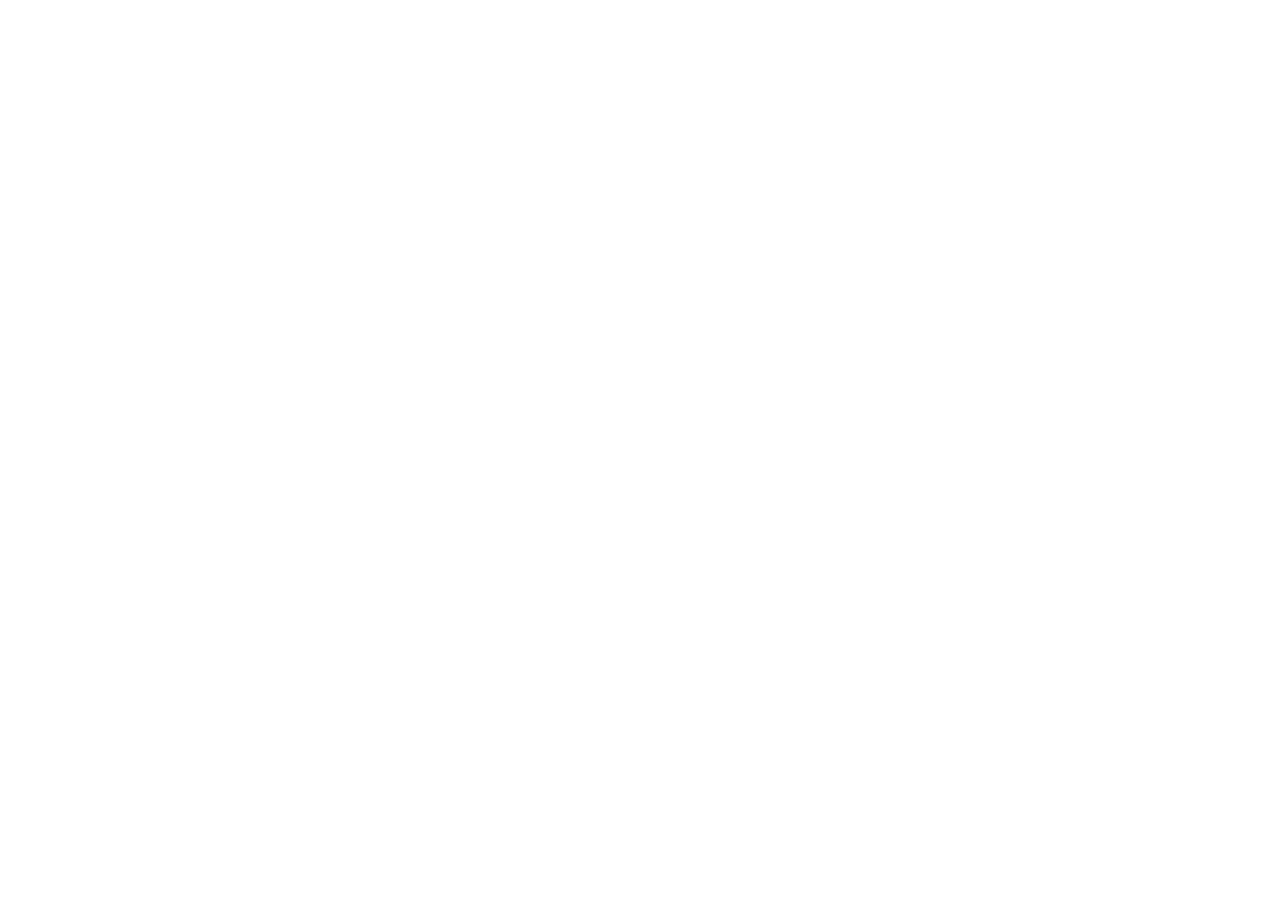
==== index.html @ 198ca72d "deploy: 2026-07-09T10:14:15Z" ====
<!doctype html>
<html lang="en">
  <head>
    <meta charset="UTF-8" />
    <link rel="icon" type="image/png" href="/98construction-site/logo.png" />
    <meta name="viewport" content="width=device-width, initial-scale=1.0" />
    <meta
      name="description"
      content="98 Construction — Design & Engineering Services. Integrated design, engineering, and construction delivery."
    />
    <link rel="preconnect" href="https://fonts.googleapis.com" />
    <link rel="preconnect" href="https://fonts.gstatic.com" crossorigin />
    <link
      href="https://fonts.googleapis.com/css2?family=Barlow+Condensed:wght@500;600;700&family=Inter:wght@400;500;600&display=swap"
      rel="stylesheet"
    />
    <title>98 Construction | Design & Engineering Services</title>
    <script type="module" crossorigin src="/98construction-site/assets/index-DVRVUcFd.js"></script>
    <link rel="stylesheet" crossorigin href="/98construction-site/assets/index-gCByjJTe.css">
  </head>
  <body>
    <div id="app"></div>
  </body>
</html>
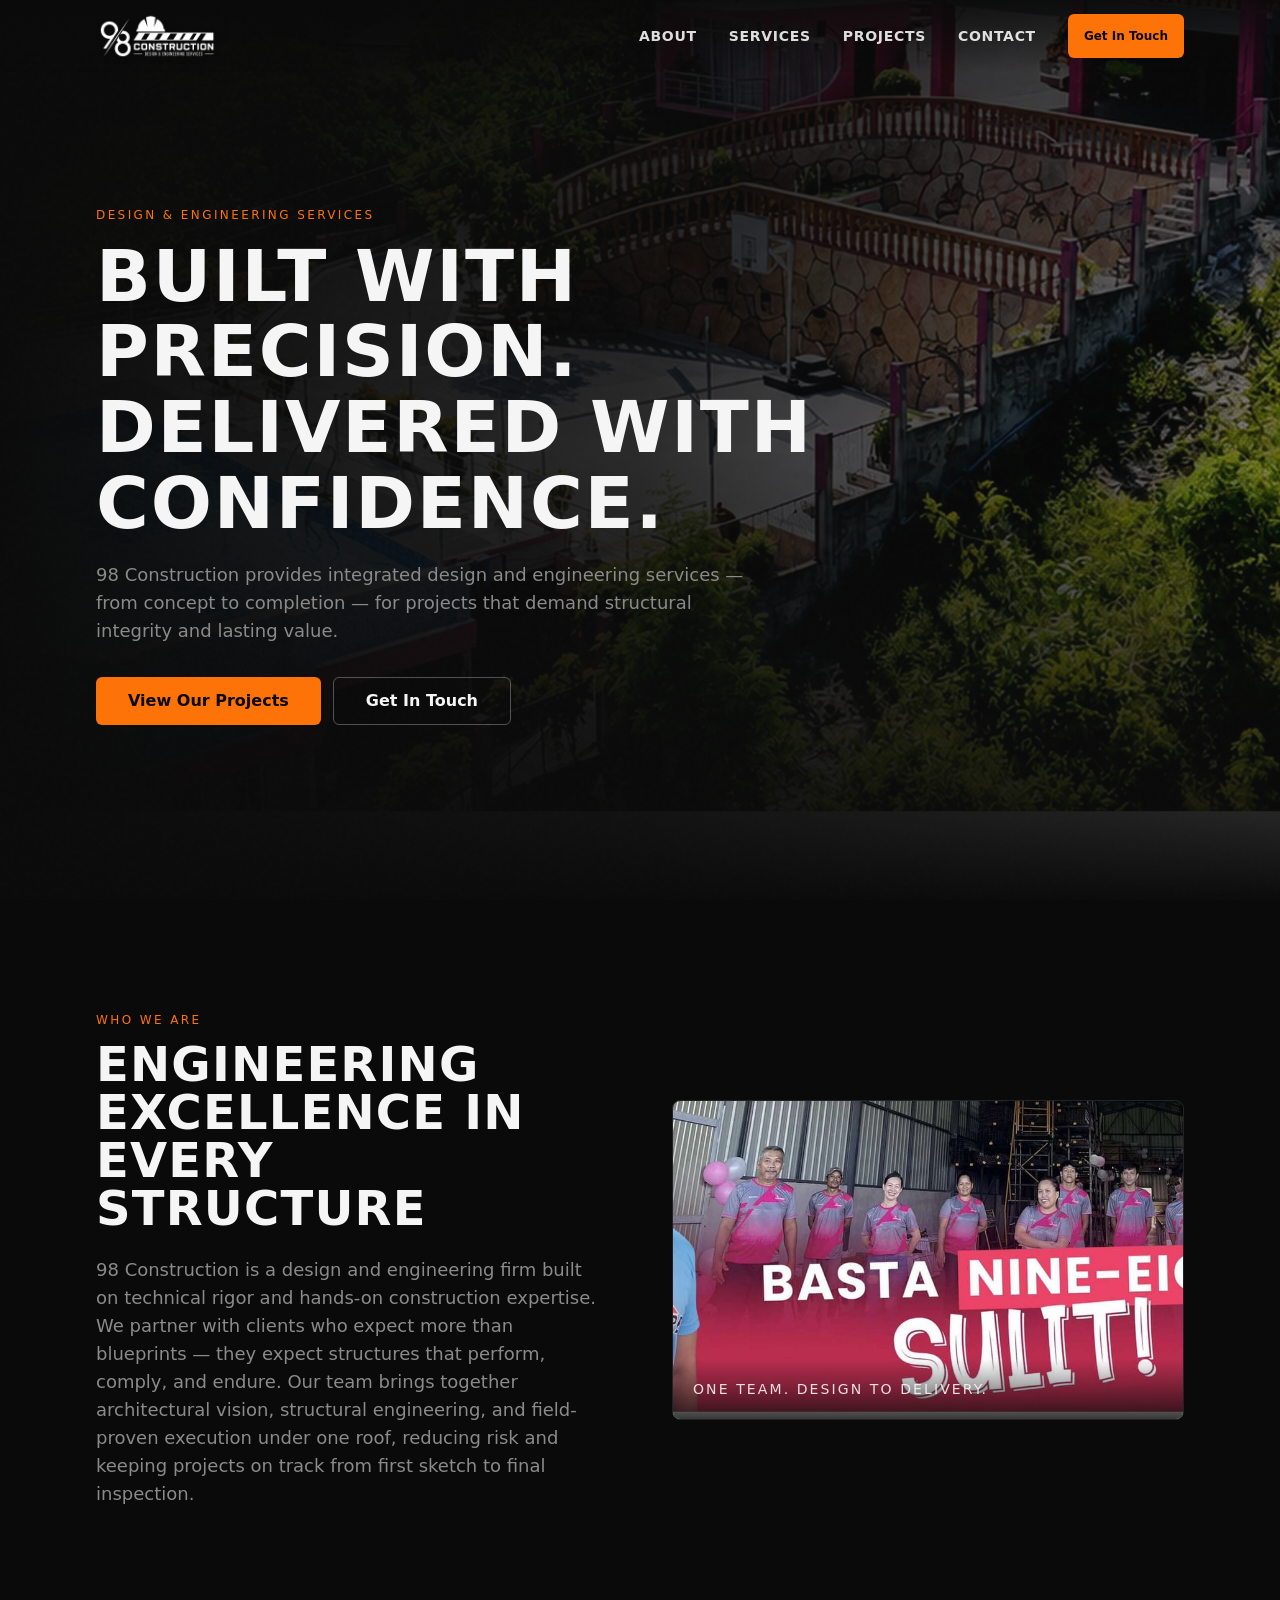
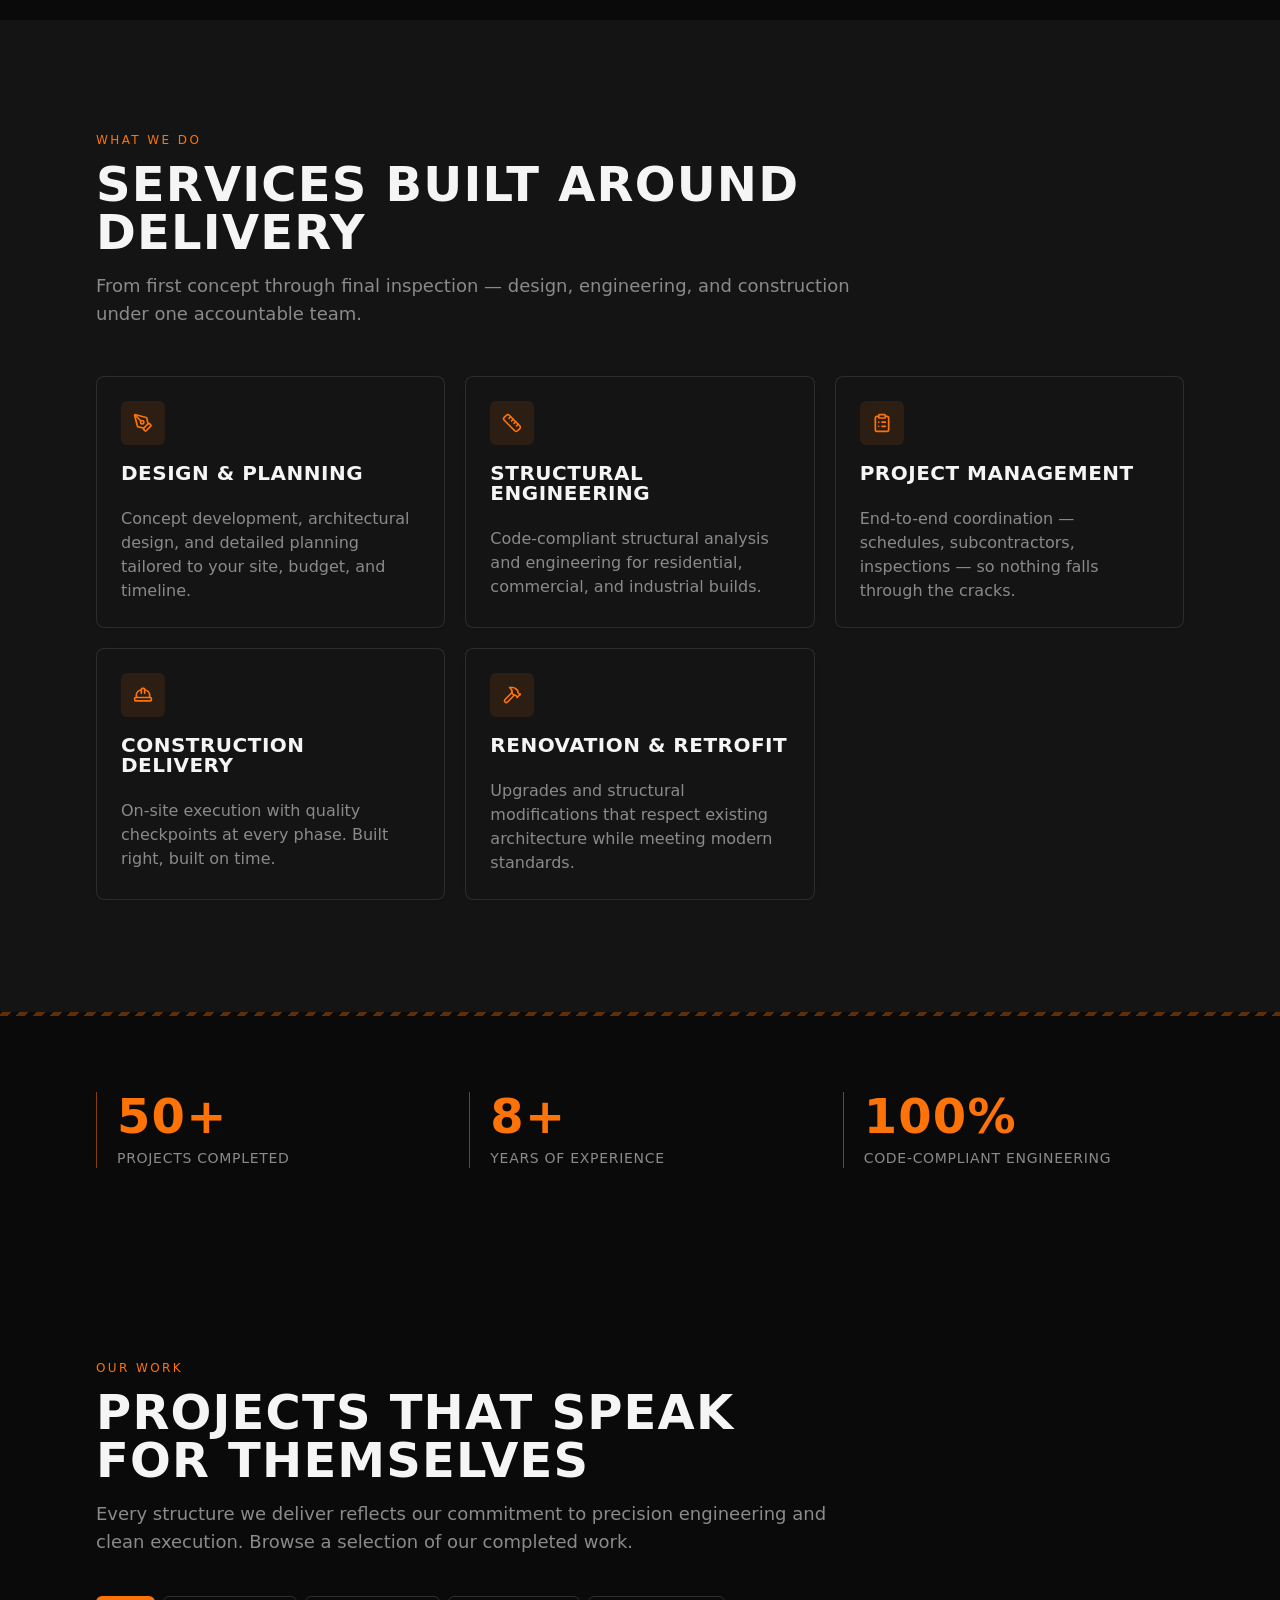
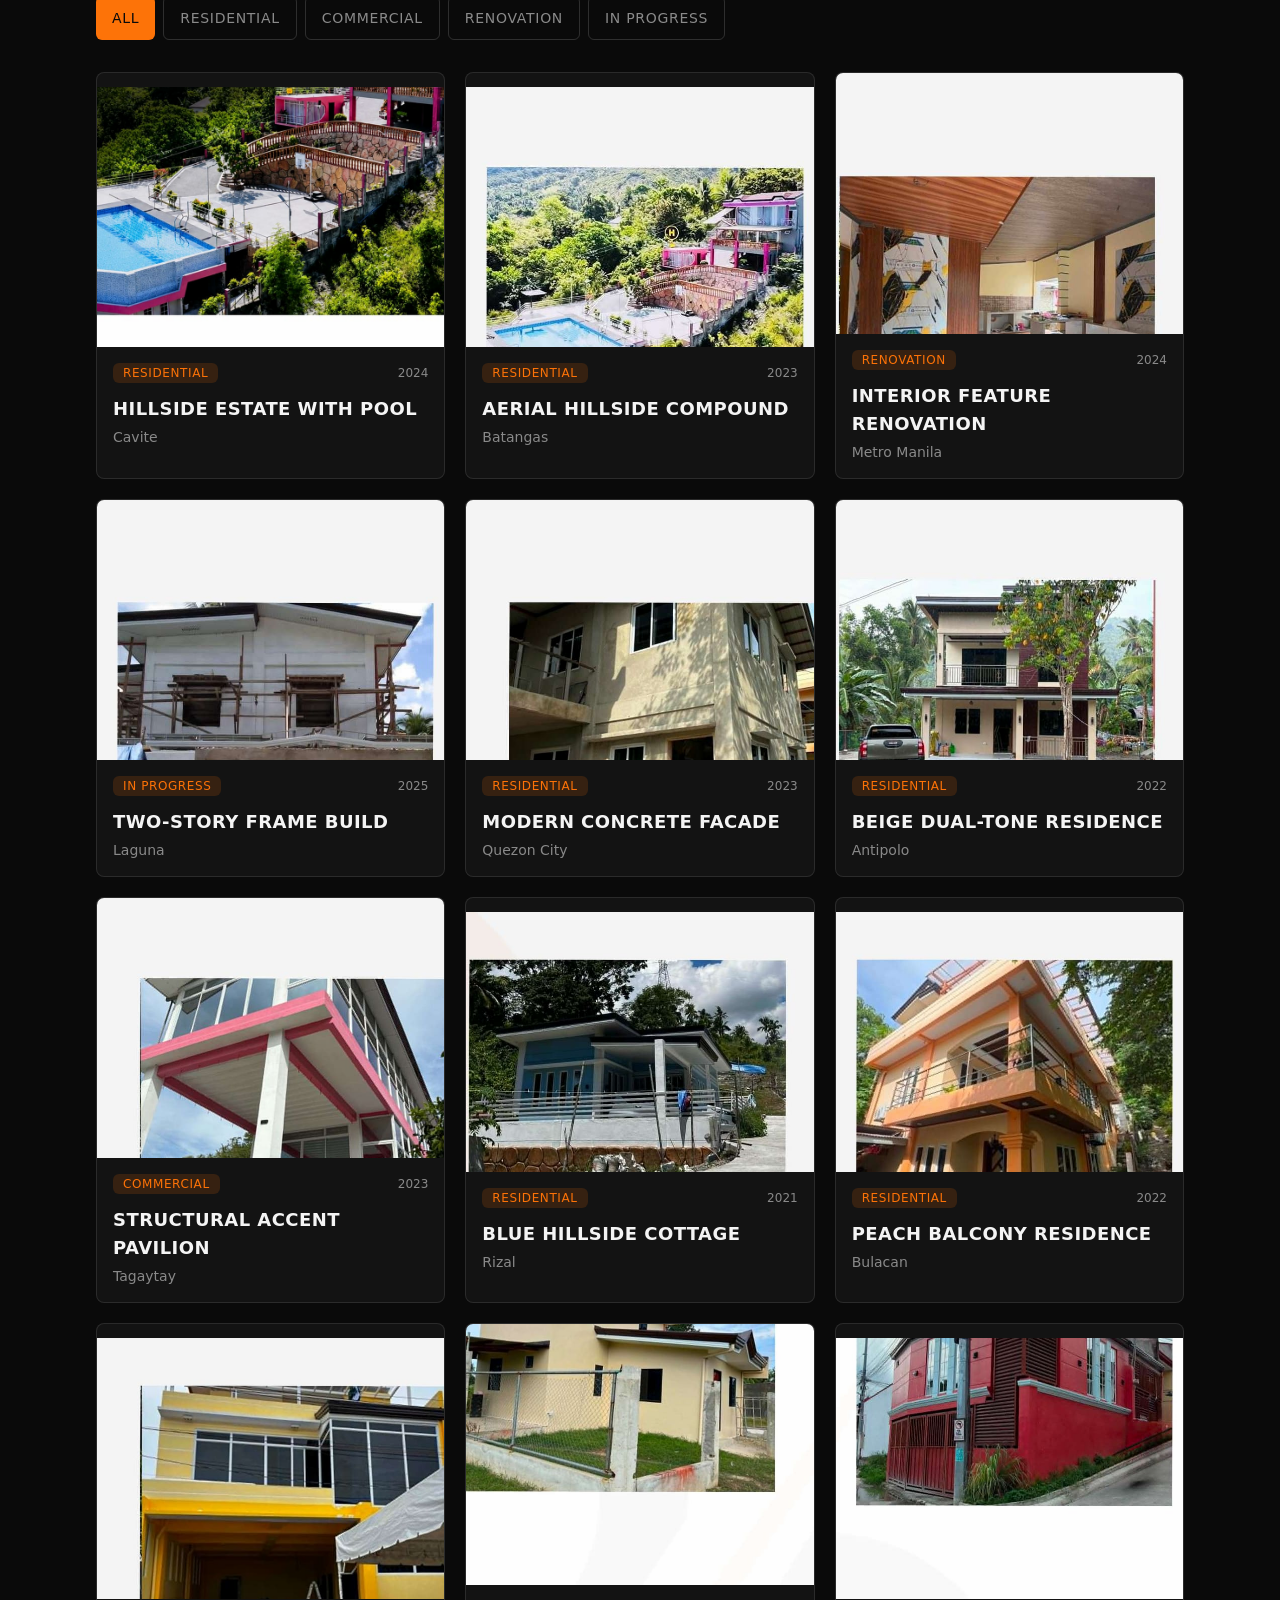
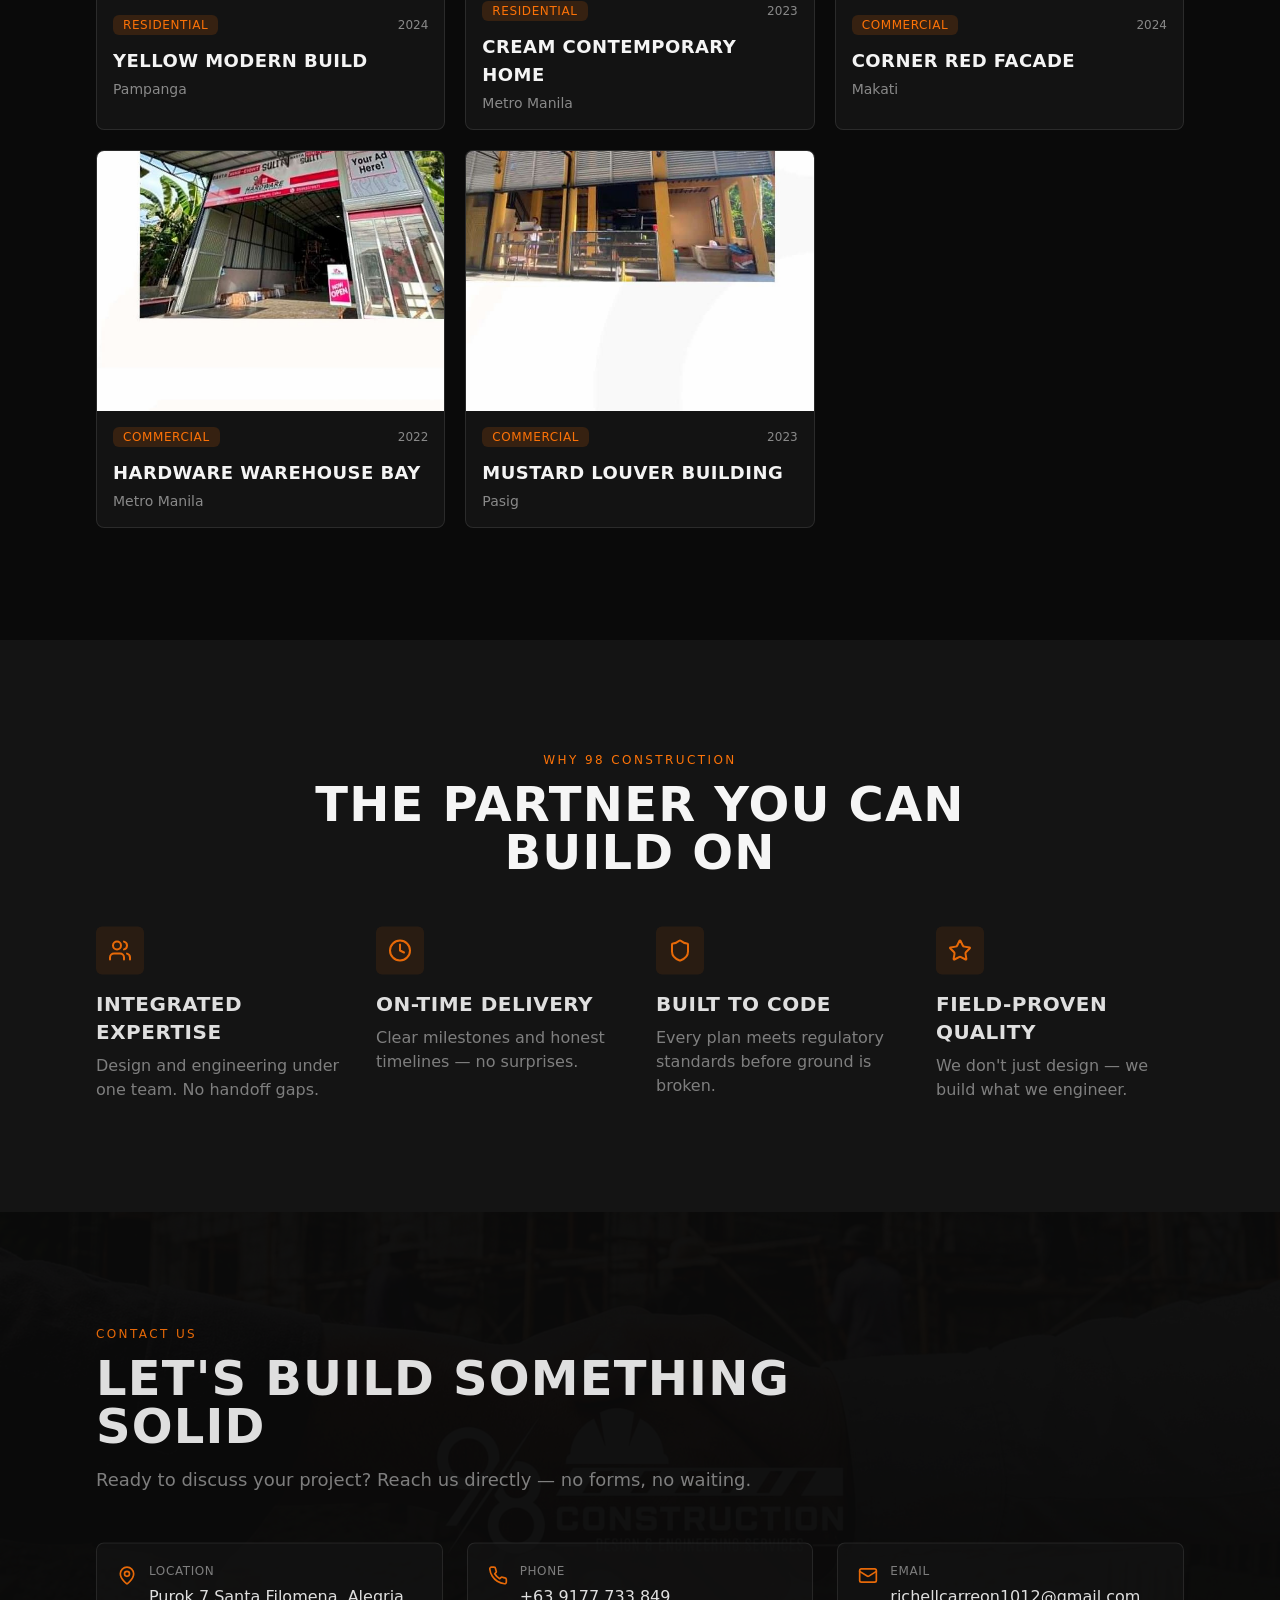
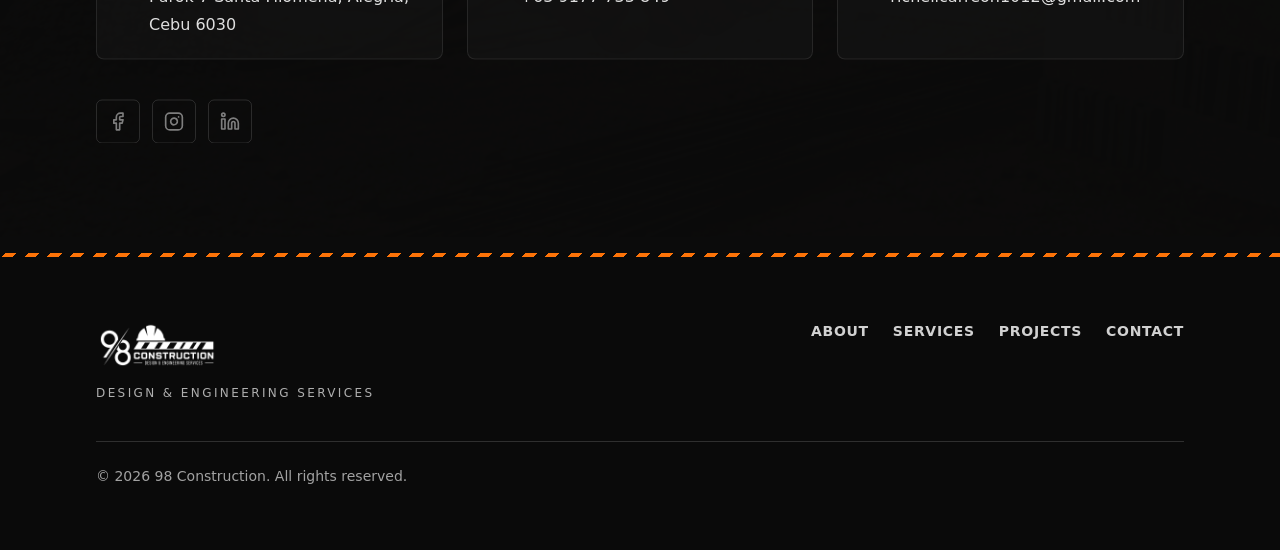
==== commit 3e40fc67: "deploy: 2026-07-17T02:29:55Z" ====
--- a/index.html
+++ b/index.html
@@ -2,7 +2,7 @@
 <html lang="en">
   <head>
     <meta charset="UTF-8" />
-    <link rel="icon" type="image/png" href="/98construction-site/logo.png" />
+    <link rel="icon" type="image/png" href="/logo.png" />
     <meta name="viewport" content="width=device-width, initial-scale=1.0" />
     <meta
       name="description"
@@ -15,8 +15,8 @@
       rel="stylesheet"
     />
     <title>98 Construction | Design & Engineering Services</title>
-    <script type="module" crossorigin src="/98construction-site/assets/index-DVRVUcFd.js"></script>
-    <link rel="stylesheet" crossorigin href="/98construction-site/assets/index-gCByjJTe.css">
+    <script type="module" crossorigin src="/assets/index-CQbE_eN3.js"></script>
+    <link rel="stylesheet" crossorigin href="/assets/index-n-iF6WgP.css">
   </head>
   <body>
     <div id="app"></div>
--- a/assets/index-n-iF6WgP.css
+++ b/assets/index-n-iF6WgP.css
@@ -0,0 +1 @@
+/*! tailwindcss v4.3.2 | MIT License | https://tailwindcss.com */@layer properties{@supports (((-webkit-hyphens:none)) and (not (margin-trim:inline))) or ((-moz-orient:inline) and (not (color:rgb(from red r g b)))){*,:before,:after,::backdrop{--tw-translate-x:0;--tw-translate-y:0;--tw-translate-z:0;--tw-rotate-x:initial;--tw-rotate-y:initial;--tw-rotate-z:initial;--tw-skew-x:initial;--tw-skew-y:initial;--tw-border-style:solid;--tw-gradient-position:initial;--tw-gradient-from:#0000;--tw-gradient-via:#0000;--tw-gradient-to:#0000;--tw-gradient-stops:initial;--tw-gradient-via-stops:initial;--tw-gradient-from-position:0%;--tw-gradient-via-position:50%;--tw-gradient-to-position:100%;--tw-leading:initial;--tw-font-weight:initial;--tw-tracking:initial;--tw-shadow:0 0 #0000;--tw-shadow-color:initial;--tw-shadow-alpha:100%;--tw-inset-shadow:0 0 #0000;--tw-inset-shadow-color:initial;--tw-inset-shadow-alpha:100%;--tw-ring-color:initial;--tw-ring-shadow:0 0 #0000;--tw-inset-ring-color:initial;--tw-inset-ring-shadow:0 0 #0000;--tw-ring-inset:initial;--tw-ring-offset-width:0px;--tw-ring-offset-color:#fff;--tw-ring-offset-shadow:0 0 #0000;--tw-outline-style:solid;--tw-blur:initial;--tw-brightness:initial;--tw-contrast:initial;--tw-grayscale:initial;--tw-hue-rotate:initial;--tw-invert:initial;--tw-opacity:initial;--tw-saturate:initial;--tw-sepia:initial;--tw-drop-shadow:initial;--tw-drop-shadow-color:initial;--tw-drop-shadow-alpha:100%;--tw-drop-shadow-size:initial;--tw-backdrop-blur:initial;--tw-backdrop-brightness:initial;--tw-backdrop-contrast:initial;--tw-backdrop-grayscale:initial;--tw-backdrop-hue-rotate:initial;--tw-backdrop-invert:initial;--tw-backdrop-opacity:initial;--tw-backdrop-saturate:initial;--tw-backdrop-sepia:initial;--tw-duration:initial;--tw-scale-x:1;--tw-scale-y:1;--tw-scale-z:1}}}@layer theme{:root,:host{--font-sans:"Inter", ui-sans-serif, system-ui, sans-serif;--font-mono:ui-monospace, SFMono-Regular, Menlo, Monaco, Consolas, "Liberation Mono", "Courier New", monospace;--color-black:#000;--color-white:#fff;--spacing:.25rem;--container-sm:24rem;--container-2xl:42rem;--container-3xl:48rem;--container-4xl:56rem;--container-6xl:72rem;--text-xs:.75rem;--text-xs--line-height:calc(1 / .75);--text-sm:.875rem;--text-sm--line-height:calc(1.25 / .875);--text-base:1rem;--text-base--line-height: 1.5 ;--text-lg:1.125rem;--text-lg--line-height:calc(1.75 / 1.125);--text-xl:1.25rem;--text-xl--line-height:calc(1.75 / 1.25);--text-3xl:1.875rem;--text-3xl--line-height: 1.2 ;--text-4xl:2.25rem;--text-4xl--line-height:calc(2.5 / 2.25);--text-5xl:3rem;--text-5xl--line-height:1;--text-6xl:3.75rem;--text-6xl--line-height:1;--text-7xl:4.5rem;--text-7xl--line-height:1;--font-weight-medium:500;--font-weight-semibold:600;--font-weight-bold:700;--tracking-wide:.025em;--tracking-wider:.05em;--radius-md:.375rem;--radius-lg:.5rem;--drop-shadow-md:0 3px 3px #0000001f;--blur-md:12px;--default-transition-duration:.15s;--default-transition-timing-function:cubic-bezier(.4, 0, .2, 1);--default-font-family:var(--font-sans);--default-mono-font-family:var(--font-mono);--color-brand-orange:#fd7308;--color-brand-charcoal:#4a4a4a;--color-brand-black:#0a0a0a;--color-brand-black-elevated:#141414;--color-brand-gray:#8a8a8a;--color-brand-white:#f5f5f5;--font-display:"Barlow Condensed", ui-sans-serif, system-ui, sans-serif}}@layer base{*,:after,:before,::backdrop{box-sizing:border-box;border:0 solid;margin:0;padding:0}::file-selector-button{box-sizing:border-box;border:0 solid;margin:0;padding:0}html,:host{-webkit-text-size-adjust:100%;-moz-tab-size:4;tab-size:4;line-height:1.5;font-family:var(--default-font-family,ui-sans-serif, system-ui, sans-serif, "Apple Color Emoji", "Segoe UI Emoji", "Segoe UI Symbol", "Noto Color Emoji");font-feature-settings:var(--default-font-feature-settings,normal);font-variation-settings:var(--default-font-variation-settings,normal);-webkit-tap-highlight-color:transparent}hr{height:0;color:inherit;border-top-width:1px}abbr:where([title]){-webkit-text-decoration:underline dotted;text-decoration:underline dotted}h1,h2,h3,h4,h5,h6{font-size:inherit;font-weight:inherit}a{color:inherit;-webkit-text-decoration:inherit;text-decoration:inherit}b,strong{font-weight:bolder}code,kbd,samp,pre{font-family:var(--default-mono-font-family,ui-monospace, SFMono-Regular, Menlo, Monaco, Consolas, "Liberation Mono", "Courier New", monospace);font-feature-settings:var(--default-mono-font-feature-settings,normal);font-variation-settings:var(--default-mono-font-variation-settings,normal);font-size:1em}small{font-size:80%}sub,sup{vertical-align:baseline;font-size:75%;line-height:0;position:relative}sub{bottom:-.25em}sup{top:-.5em}table{text-indent:0;border-color:inherit;border-collapse:collapse}:-moz-focusring{outline:auto}progress{vertical-align:baseline}summary{display:list-item}ol,ul,menu{list-style:none}img,svg,video,canvas,audio,iframe,embed,object{vertical-align:middle;display:block}img,video{max-width:100%;height:auto}button,input,select,optgroup,textarea{font:inherit;font-feature-settings:inherit;font-variation-settings:inherit;letter-spacing:inherit;color:inherit;opacity:1;background-color:#0000;border-radius:0}::file-selector-button{font:inherit;font-feature-settings:inherit;font-variation-settings:inherit;letter-spacing:inherit;color:inherit;opacity:1;background-color:#0000;border-radius:0}:where(select:is([multiple],[size])) optgroup{font-weight:bolder}:where(select:is([multiple],[size])) optgroup option{padding-inline-start:20px}::file-selector-button{margin-inline-end:4px}::placeholder{opacity:1}@supports (not ((-webkit-appearance:-apple-pay-button))) or (contain-intrinsic-size:1px){::placeholder{color:currentColor}@supports (color:color-mix(in lab,red,red)){::placeholder{color:color-mix(in oklab,currentcolor 50%,transparent)}}}textarea{resize:vertical}::-webkit-search-decoration{-webkit-appearance:none}::-webkit-date-and-time-value{min-height:1lh;text-align:inherit}::-webkit-datetime-edit{display:inline-flex}::-webkit-datetime-edit-fields-wrapper{padding:0}::-webkit-datetime-edit{padding-block:0}::-webkit-datetime-edit-year-field{padding-block:0}::-webkit-datetime-edit-month-field{padding-block:0}::-webkit-datetime-edit-day-field{padding-block:0}::-webkit-datetime-edit-hour-field{padding-block:0}::-webkit-datetime-edit-minute-field{padding-block:0}::-webkit-datetime-edit-second-field{padding-block:0}::-webkit-datetime-edit-millisecond-field{padding-block:0}::-webkit-datetime-edit-meridiem-field{padding-block:0}::-webkit-calendar-picker-indicator{line-height:1}:-moz-ui-invalid{box-shadow:none}button,input:where([type=button],[type=reset],[type=submit]){-webkit-appearance:button;-moz-appearance:button;appearance:button}::file-selector-button{-webkit-appearance:button;-moz-appearance:button;appearance:button}::-webkit-inner-spin-button{height:auto}::-webkit-outer-spin-button{height:auto}[hidden]:where(:not([hidden=until-found])){display:none!important}html{scroll-behavior:smooth}@media(prefers-reduced-motion:reduce){html{scroll-behavior:auto}*,:before,:after{transition-duration:.01ms!important;animation-duration:.01ms!important;animation-iteration-count:1!important}}body{background-color:var(--color-brand-black);font-family:var(--font-sans);color:var(--color-brand-white);-webkit-font-smoothing:antialiased;-moz-osx-font-smoothing:grayscale;line-height:1.7}::selection{background-color:#fd73084d}@supports (color:color-mix(in lab,red,red)){::selection{background-color:color-mix(in oklab,var(--color-brand-orange) 30%,transparent)}}::selection{color:var(--color-brand-white)}}@layer components;@layer utilities{.pointer-events-none{pointer-events:none}.visible{visibility:visible}.sr-only{clip-path:inset(50%);white-space:nowrap;border-width:0;width:1px;height:1px;margin:-1px;padding:0;position:absolute;overflow:hidden}.absolute{position:absolute}.fixed{position:fixed}.relative{position:relative}.static{position:static}.inset-0{top:0;right:0;bottom:0;left:0}.inset-x-0{inset-inline:0}.top-0{top:0}.top-1\/2{top:50%}.top-1\/4{top:25%}.-right-8{right:calc(var(--spacing) * -8)}.right-0{right:0}.bottom-0{bottom:0}.left-0{left:0}.left-1\/2{left:50%}.z-10{z-index:10}.z-40{z-index:40}.z-50{z-index:50}.mx-auto{margin-inline:auto}.mt-0\.5{margin-top:calc(var(--spacing) * .5)}.mt-1{margin-top:var(--spacing)}.mt-2{margin-top:calc(var(--spacing) * 2)}.mt-3{margin-top:calc(var(--spacing) * 3)}.mt-4{margin-top:calc(var(--spacing) * 4)}.mt-5{margin-top:calc(var(--spacing) * 5)}.mt-6{margin-top:calc(var(--spacing) * 6)}.mt-8{margin-top:calc(var(--spacing) * 8)}.mt-10{margin-top:calc(var(--spacing) * 10)}.mt-12{margin-top:calc(var(--spacing) * 12)}.mb-3{margin-bottom:calc(var(--spacing) * 3)}.mb-4{margin-bottom:calc(var(--spacing) * 4)}.mb-6{margin-bottom:calc(var(--spacing) * 6)}.block{display:block}.contents{display:contents}.flex{display:flex}.grid{display:grid}.hidden{display:none}.inline-flex{display:inline-flex}.aspect-\[4\/3\]{aspect-ratio:4/3}.aspect-\[16\/10\]{aspect-ratio:16/10}.size-5{width:calc(var(--spacing) * 5);height:calc(var(--spacing) * 5)}.size-6{width:calc(var(--spacing) * 6);height:calc(var(--spacing) * 6)}.size-11{width:calc(var(--spacing) * 11);height:calc(var(--spacing) * 11)}.size-12{width:calc(var(--spacing) * 12);height:calc(var(--spacing) * 12)}.h-1{height:var(--spacing)}.h-1\.5{height:calc(var(--spacing) * 1.5)}.h-9{height:calc(var(--spacing) * 9)}.h-10{height:calc(var(--spacing) * 10)}.h-11{height:calc(var(--spacing) * 11)}.h-12{height:calc(var(--spacing) * 12)}.h-16{height:calc(var(--spacing) * 16)}.h-\[120\%\]{height:120%}.h-full{height:100%}.h-px{height:1px}.max-h-12{max-height:calc(var(--spacing) * 12)}.min-h-11{min-height:calc(var(--spacing) * 11)}.min-h-\[100svh\],.min-h-svh{min-height:100svh}.w-\[min\(88vw\,20rem\)\]{width:min(88vw,20rem)}.w-\[min\(92vw\,56rem\)\]{width:min(92vw,56rem)}.w-auto{width:auto}.w-full{width:100%}.w-px{width:1px}.max-w-2xl{max-width:var(--container-2xl)}.max-w-3xl{max-width:var(--container-3xl)}.max-w-4xl{max-width:var(--container-4xl)}.max-w-sm{max-width:var(--container-sm)}.flex-1{flex:1}.shrink-0{flex-shrink:0}.origin-top{transform-origin:top}.-translate-x-1\/2{--tw-translate-x: -50% ;translate:var(--tw-translate-x) var(--tw-translate-y)}.-translate-y-1\/2{--tw-translate-y: -50% ;translate:var(--tw-translate-x) var(--tw-translate-y)}.transform{transform:var(--tw-rotate-x,) var(--tw-rotate-y,) var(--tw-rotate-z,) var(--tw-skew-x,) var(--tw-skew-y,)}.animate-\[fade-up_1\.2s_ease-out_0\.4s_both\]{animation:1.2s ease-out .4s both fade-up}.grid-cols-1{grid-template-columns:repeat(1,minmax(0,1fr))}.flex-col{flex-direction:column}.flex-wrap{flex-wrap:wrap}.items-center{align-items:center}.items-end{align-items:flex-end}.items-start{align-items:flex-start}.justify-between{justify-content:space-between}.justify-center{justify-content:center}.gap-1{gap:var(--spacing)}.gap-1\.5{gap:calc(var(--spacing) * 1.5)}.gap-2{gap:calc(var(--spacing) * 2)}.gap-3{gap:calc(var(--spacing) * 3)}.gap-4{gap:calc(var(--spacing) * 4)}.gap-5{gap:calc(var(--spacing) * 5)}.gap-6{gap:calc(var(--spacing) * 6)}.gap-8{gap:calc(var(--spacing) * 8)}.gap-10{gap:calc(var(--spacing) * 10)}.gap-12{gap:calc(var(--spacing) * 12)}.gap-x-6{column-gap:calc(var(--spacing) * 6)}.gap-y-3{row-gap:calc(var(--spacing) * 3)}.overflow-hidden{overflow:hidden}.overflow-x-hidden{overflow-x:hidden}.overflow-y-auto{overflow-y:auto}.rounded-lg{border-radius:var(--radius-lg)}.rounded-md{border-radius:var(--radius-md)}.border{border-style:var(--tw-border-style);border-width:1px}.border-t{border-top-style:var(--tw-border-style);border-top-width:1px}.border-r{border-right-style:var(--tw-border-style);border-right-width:1px}.border-b{border-bottom-style:var(--tw-border-style);border-bottom-width:1px}.border-l{border-left-style:var(--tw-border-style);border-left-width:1px}.border-brand-orange\/50{border-color:#fd730880}@supports (color:color-mix(in lab,red,red)){.border-brand-orange\/50{border-color:color-mix(in oklab,var(--color-brand-orange) 50%,transparent)}}.border-brand-white\/30{border-color:#f5f5f54d}@supports (color:color-mix(in lab,red,red)){.border-brand-white\/30{border-color:color-mix(in oklab,var(--color-brand-white) 30%,transparent)}}.border-white\/10{border-color:#ffffff1a}@supports (color:color-mix(in lab,red,red)){.border-white\/10{border-color:color-mix(in oklab,var(--color-white) 10%,transparent)}}.border-white\/15{border-color:#ffffff26}@supports (color:color-mix(in lab,red,red)){.border-white\/15{border-color:color-mix(in oklab,var(--color-white) 15%,transparent)}}.bg-black\/70{background-color:#000000b3}@supports (color:color-mix(in lab,red,red)){.bg-black\/70{background-color:color-mix(in oklab,var(--color-black) 70%,transparent)}}.bg-black\/80{background-color:#000c}@supports (color:color-mix(in lab,red,red)){.bg-black\/80{background-color:color-mix(in oklab,var(--color-black) 80%,transparent)}}.bg-brand-black{background-color:var(--color-brand-black)}.bg-brand-black-elevated{background-color:var(--color-brand-black-elevated)}.bg-brand-black-elevated\/80{background-color:#141414cc}@supports (color:color-mix(in lab,red,red)){.bg-brand-black-elevated\/80{background-color:color-mix(in oklab,var(--color-brand-black-elevated) 80%,transparent)}}.bg-brand-black\/90{background-color:#0a0a0ae6}@supports (color:color-mix(in lab,red,red)){.bg-brand-black\/90{background-color:color-mix(in oklab,var(--color-brand-black) 90%,transparent)}}.bg-brand-black\/95{background-color:#0a0a0af2}@supports (color:color-mix(in lab,red,red)){.bg-brand-black\/95{background-color:color-mix(in oklab,var(--color-brand-black) 95%,transparent)}}.bg-brand-orange{background-color:var(--color-brand-orange)}.bg-brand-orange\/10{background-color:#fd73081a}@supports (color:color-mix(in lab,red,red)){.bg-brand-orange\/10{background-color:color-mix(in oklab,var(--color-brand-orange) 10%,transparent)}}.bg-brand-orange\/15{background-color:#fd730826}@supports (color:color-mix(in lab,red,red)){.bg-brand-orange\/15{background-color:color-mix(in oklab,var(--color-brand-orange) 15%,transparent)}}.bg-brand-orange\/80{background-color:#fd7308cc}@supports (color:color-mix(in lab,red,red)){.bg-brand-orange\/80{background-color:color-mix(in oklab,var(--color-brand-orange) 80%,transparent)}}.bg-transparent{background-color:#0000}.bg-white\/10{background-color:#ffffff1a}@supports (color:color-mix(in lab,red,red)){.bg-white\/10{background-color:color-mix(in oklab,var(--color-white) 10%,transparent)}}.bg-gradient-to-b{--tw-gradient-position:to bottom in oklab;background-image:linear-gradient(var(--tw-gradient-stops))}.bg-gradient-to-r{--tw-gradient-position:to right in oklab;background-image:linear-gradient(var(--tw-gradient-stops))}.bg-gradient-to-t{--tw-gradient-position:to top in oklab;background-image:linear-gradient(var(--tw-gradient-stops))}.from-brand-black{--tw-gradient-from:var(--color-brand-black);--tw-gradient-stops:var(--tw-gradient-via-stops,var(--tw-gradient-position), var(--tw-gradient-from) var(--tw-gradient-from-position), var(--tw-gradient-to) var(--tw-gradient-to-position))}.from-brand-black\/80{--tw-gradient-from:#0a0a0acc}@supports (color:color-mix(in lab,red,red)){.from-brand-black\/80{--tw-gradient-from:color-mix(in oklab, var(--color-brand-black) 80%, transparent)}}.from-brand-black\/80{--tw-gradient-stops:var(--tw-gradient-via-stops,var(--tw-gradient-position), var(--tw-gradient-from) var(--tw-gradient-from-position), var(--tw-gradient-to) var(--tw-gradient-to-position))}.via-brand-black\/85{--tw-gradient-via:#0a0a0ad9}@supports (color:color-mix(in lab,red,red)){.via-brand-black\/85{--tw-gradient-via:color-mix(in oklab, var(--color-brand-black) 85%, transparent)}}.via-brand-black\/85{--tw-gradient-via-stops:var(--tw-gradient-position), var(--tw-gradient-from) var(--tw-gradient-from-position), var(--tw-gradient-via) var(--tw-gradient-via-position), var(--tw-gradient-to) var(--tw-gradient-to-position);--tw-gradient-stops:var(--tw-gradient-via-stops)}.via-transparent{--tw-gradient-via:transparent;--tw-gradient-via-stops:var(--tw-gradient-position), var(--tw-gradient-from) var(--tw-gradient-from-position), var(--tw-gradient-via) var(--tw-gradient-via-position), var(--tw-gradient-to) var(--tw-gradient-to-position);--tw-gradient-stops:var(--tw-gradient-via-stops)}.to-brand-black\/45{--tw-gradient-to:#0a0a0a73}@supports (color:color-mix(in lab,red,red)){.to-brand-black\/45{--tw-gradient-to:color-mix(in oklab, var(--color-brand-black) 45%, transparent)}}.to-brand-black\/45{--tw-gradient-stops:var(--tw-gradient-via-stops,var(--tw-gradient-position), var(--tw-gradient-from) var(--tw-gradient-from-position), var(--tw-gradient-to) var(--tw-gradient-to-position))}.to-brand-black\/50{--tw-gradient-to:#0a0a0a80}@supports (color:color-mix(in lab,red,red)){.to-brand-black\/50{--tw-gradient-to:color-mix(in oklab, var(--color-brand-black) 50%, transparent)}}.to-brand-black\/50{--tw-gradient-stops:var(--tw-gradient-via-stops,var(--tw-gradient-position), var(--tw-gradient-from) var(--tw-gradient-from-position), var(--tw-gradient-to) var(--tw-gradient-to-position))}.to-transparent{--tw-gradient-to:transparent;--tw-gradient-stops:var(--tw-gradient-via-stops,var(--tw-gradient-position), var(--tw-gradient-from) var(--tw-gradient-from-position), var(--tw-gradient-to) var(--tw-gradient-to-position))}.object-contain{object-fit:contain}.object-cover{object-fit:cover}.p-0{padding:0}.p-4{padding:calc(var(--spacing) * 4)}.p-5{padding:calc(var(--spacing) * 5)}.p-6{padding:calc(var(--spacing) * 6)}.px-2\.5{padding-inline:calc(var(--spacing) * 2.5)}.px-3{padding-inline:calc(var(--spacing) * 3)}.px-4{padding-inline:calc(var(--spacing) * 4)}.px-5{padding-inline:calc(var(--spacing) * 5)}.px-6{padding-inline:calc(var(--spacing) * 6)}.px-8{padding-inline:calc(var(--spacing) * 8)}.py-0\.5{padding-block:calc(var(--spacing) * .5)}.py-3{padding-block:calc(var(--spacing) * 3)}.py-4{padding-block:calc(var(--spacing) * 4)}.py-12{padding-block:calc(var(--spacing) * 12)}.py-16{padding-block:calc(var(--spacing) * 16)}.py-20{padding-block:calc(var(--spacing) * 20)}.pt-0{padding-top:0}.pt-6{padding-top:calc(var(--spacing) * 6)}.pt-28{padding-top:calc(var(--spacing) * 28)}.pb-16{padding-bottom:calc(var(--spacing) * 16)}.pl-5{padding-left:calc(var(--spacing) * 5)}.text-center{text-align:center}.text-left{text-align:left}.text-3xl{font-size:var(--text-3xl);line-height:var(--tw-leading,var(--text-3xl--line-height))}.text-4xl{font-size:var(--text-4xl);line-height:var(--tw-leading,var(--text-4xl--line-height))}.text-base{font-size:var(--text-base);line-height:var(--tw-leading,var(--text-base--line-height))}.text-lg{font-size:var(--text-lg);line-height:var(--tw-leading,var(--text-lg--line-height))}.text-sm{font-size:var(--text-sm);line-height:var(--tw-leading,var(--text-sm--line-height))}.text-xl{font-size:var(--text-xl);line-height:var(--tw-leading,var(--text-xl--line-height))}.text-xs{font-size:var(--text-xs);line-height:var(--tw-leading,var(--text-xs--line-height))}.leading-\[1\.05\]{--tw-leading:1.05;line-height:1.05}.leading-none{--tw-leading:1;line-height:1}.font-medium{--tw-font-weight:var(--font-weight-medium);font-weight:var(--font-weight-medium)}.font-semibold{--tw-font-weight:var(--font-weight-semibold);font-weight:var(--font-weight-semibold)}.tracking-\[0\.2em\]{--tw-tracking:.2em;letter-spacing:.2em}.tracking-\[0\.15em\]{--tw-tracking:.15em;letter-spacing:.15em}.tracking-wide{--tw-tracking:var(--tracking-wide);letter-spacing:var(--tracking-wide)}.tracking-wider{--tw-tracking:var(--tracking-wider);letter-spacing:var(--tracking-wider)}.break-all{word-break:break-all}.whitespace-nowrap{white-space:nowrap}.text-brand-black{color:var(--color-brand-black)}.text-brand-gray{color:var(--color-brand-gray)}.text-brand-orange{color:var(--color-brand-orange)}.text-brand-white{color:var(--color-brand-white)}.text-brand-white\/65{color:#f5f5f5a6}@supports (color:color-mix(in lab,red,red)){.text-brand-white\/65{color:color-mix(in oklab,var(--color-brand-white) 65%,transparent)}}.text-brand-white\/70{color:#f5f5f5b3}@supports (color:color-mix(in lab,red,red)){.text-brand-white\/70{color:color-mix(in oklab,var(--color-brand-white) 70%,transparent)}}.text-brand-white\/85{color:#f5f5f5d9}@supports (color:color-mix(in lab,red,red)){.text-brand-white\/85{color:color-mix(in oklab,var(--color-brand-white) 85%,transparent)}}.text-brand-white\/90{color:#f5f5f5e6}@supports (color:color-mix(in lab,red,red)){.text-brand-white\/90{color:color-mix(in oklab,var(--color-brand-white) 90%,transparent)}}.uppercase{text-transform:uppercase}.opacity-30{opacity:.3}.shadow-2xl{--tw-shadow:0 25px 50px -12px var(--tw-shadow-color,#00000040);box-shadow:var(--tw-inset-shadow),var(--tw-inset-ring-shadow),var(--tw-ring-offset-shadow),var(--tw-ring-shadow),var(--tw-shadow)}.shadow-lg{--tw-shadow:0 10px 15px -3px var(--tw-shadow-color,#0000001a), 0 4px 6px -4px var(--tw-shadow-color,#0000001a);box-shadow:var(--tw-inset-shadow),var(--tw-inset-ring-shadow),var(--tw-ring-offset-shadow),var(--tw-ring-shadow),var(--tw-shadow)}.shadow-sm{--tw-shadow:0 1px 3px 0 var(--tw-shadow-color,#0000001a), 0 1px 2px -1px var(--tw-shadow-color,#0000001a);box-shadow:var(--tw-inset-shadow),var(--tw-inset-ring-shadow),var(--tw-ring-offset-shadow),var(--tw-ring-shadow),var(--tw-shadow)}.shadow-black\/40{--tw-shadow-color:#0006}@supports (color:color-mix(in lab,red,red)){.shadow-black\/40{--tw-shadow-color:color-mix(in oklab, color-mix(in oklab, var(--color-black) 40%, transparent) var(--tw-shadow-alpha), transparent)}}.outline{outline-style:var(--tw-outline-style);outline-width:1px}.drop-shadow-md{--tw-drop-shadow-size:drop-shadow(0 3px 3px var(--tw-drop-shadow-color,#0000001f));--tw-drop-shadow:drop-shadow(var(--drop-shadow-md));filter:var(--tw-blur,) var(--tw-brightness,) var(--tw-contrast,) var(--tw-grayscale,) var(--tw-hue-rotate,) var(--tw-invert,) var(--tw-saturate,) var(--tw-sepia,) var(--tw-drop-shadow,)}.filter{filter:var(--tw-blur,) var(--tw-brightness,) var(--tw-contrast,) var(--tw-grayscale,) var(--tw-hue-rotate,) var(--tw-invert,) var(--tw-saturate,) var(--tw-sepia,) var(--tw-drop-shadow,)}.backdrop-blur{--tw-backdrop-blur:blur(8px);-webkit-backdrop-filter:var(--tw-backdrop-blur,) var(--tw-backdrop-brightness,) var(--tw-backdrop-contrast,) var(--tw-backdrop-grayscale,) var(--tw-backdrop-hue-rotate,) var(--tw-backdrop-invert,) var(--tw-backdrop-opacity,) var(--tw-backdrop-saturate,) var(--tw-backdrop-sepia,);backdrop-filter:var(--tw-backdrop-blur,) var(--tw-backdrop-brightness,) var(--tw-backdrop-contrast,) var(--tw-backdrop-grayscale,) var(--tw-backdrop-hue-rotate,) var(--tw-backdrop-invert,) var(--tw-backdrop-opacity,) var(--tw-backdrop-saturate,) var(--tw-backdrop-sepia,)}.backdrop-blur-md{--tw-backdrop-blur:blur(var(--blur-md));-webkit-backdrop-filter:var(--tw-backdrop-blur,) var(--tw-backdrop-brightness,) var(--tw-backdrop-contrast,) var(--tw-backdrop-grayscale,) var(--tw-backdrop-hue-rotate,) var(--tw-backdrop-invert,) var(--tw-backdrop-opacity,) var(--tw-backdrop-saturate,) var(--tw-backdrop-sepia,);backdrop-filter:var(--tw-backdrop-blur,) var(--tw-backdrop-brightness,) var(--tw-backdrop-contrast,) var(--tw-backdrop-grayscale,) var(--tw-backdrop-hue-rotate,) var(--tw-backdrop-invert,) var(--tw-backdrop-opacity,) var(--tw-backdrop-saturate,) var(--tw-backdrop-sepia,)}.transition{transition-property:color,background-color,border-color,outline-color,text-decoration-color,fill,stroke,--tw-gradient-from,--tw-gradient-via,--tw-gradient-to,opacity,box-shadow,transform,translate,scale,rotate,filter,-webkit-backdrop-filter,backdrop-filter,display,content-visibility,overlay,pointer-events;transition-timing-function:var(--tw-ease,var(--default-transition-timing-function));transition-duration:var(--tw-duration,var(--default-transition-duration))}.transition-all{transition-property:all;transition-timing-function:var(--tw-ease,var(--default-transition-timing-function));transition-duration:var(--tw-duration,var(--default-transition-duration))}.transition-colors{transition-property:color,background-color,border-color,outline-color,text-decoration-color,fill,stroke,--tw-gradient-from,--tw-gradient-via,--tw-gradient-to;transition-timing-function:var(--tw-ease,var(--default-transition-timing-function));transition-duration:var(--tw-duration,var(--default-transition-duration))}.duration-300{--tw-duration:.3s;transition-duration:.3s}.duration-500{--tw-duration:.5s;transition-duration:.5s}@media(hover:hover){.group-hover\:scale-105:is(:where(.group):hover *){--tw-scale-x:105%;--tw-scale-y:105%;--tw-scale-z:105%;scale:var(--tw-scale-x) var(--tw-scale-y)}.hover\:-translate-y-1:hover{--tw-translate-y:calc(var(--spacing) * -1);translate:var(--tw-translate-x) var(--tw-translate-y)}.hover\:border-brand-orange:hover{border-color:var(--color-brand-orange)}.hover\:border-brand-orange\/40:hover{border-color:#fd730866}@supports (color:color-mix(in lab,red,red)){.hover\:border-brand-orange\/40:hover{border-color:color-mix(in oklab,var(--color-brand-orange) 40%,transparent)}}.hover\:border-brand-orange\/50:hover{border-color:#fd730880}@supports (color:color-mix(in lab,red,red)){.hover\:border-brand-orange\/50:hover{border-color:color-mix(in oklab,var(--color-brand-orange) 50%,transparent)}}.hover\:border-brand-orange\/60:hover{border-color:#fd730899}@supports (color:color-mix(in lab,red,red)){.hover\:border-brand-orange\/60:hover{border-color:color-mix(in oklab,var(--color-brand-orange) 60%,transparent)}}.hover\:bg-brand-charcoal:hover{background-color:var(--color-brand-charcoal)}.hover\:bg-brand-orange\/90:hover{background-color:#fd7308e6}@supports (color:color-mix(in lab,red,red)){.hover\:bg-brand-orange\/90:hover{background-color:color-mix(in oklab,var(--color-brand-orange) 90%,transparent)}}.hover\:bg-white\/5:hover{background-color:#ffffff0d}@supports (color:color-mix(in lab,red,red)){.hover\:bg-white\/5:hover{background-color:color-mix(in oklab,var(--color-white) 5%,transparent)}}.hover\:text-brand-orange:hover{color:var(--color-brand-orange)}.hover\:text-brand-white:hover{color:var(--color-brand-white)}.hover\:shadow-\[0_0_0_1px_rgb\(253_115_8_\/_0\.35\)\]:hover{--tw-shadow:0 0 0 1px var(--tw-shadow-color,#fd730859);box-shadow:var(--tw-inset-shadow),var(--tw-inset-ring-shadow),var(--tw-ring-offset-shadow),var(--tw-ring-shadow),var(--tw-shadow)}}.focus\:outline-none:focus{--tw-outline-style:none;outline-style:none}.focus-visible\:ring-2:focus-visible{--tw-ring-shadow:var(--tw-ring-inset,) 0 0 0 calc(2px + var(--tw-ring-offset-width)) var(--tw-ring-color,currentcolor);box-shadow:var(--tw-inset-shadow),var(--tw-inset-ring-shadow),var(--tw-ring-offset-shadow),var(--tw-ring-shadow),var(--tw-shadow)}.focus-visible\:ring-brand-orange:focus-visible{--tw-ring-color:var(--color-brand-orange)}.focus-visible\:outline-none:focus-visible{--tw-outline-style:none;outline-style:none}.disabled\:pointer-events-none:disabled{pointer-events:none}.disabled\:opacity-50:disabled{opacity:.5}@media(min-width:40rem){.sm\:mx-0{margin-inline:0}.sm\:grid-cols-2{grid-template-columns:repeat(2,minmax(0,1fr))}.sm\:grid-cols-3{grid-template-columns:repeat(3,minmax(0,1fr))}.sm\:flex-row{flex-direction:row}.sm\:items-center{align-items:center}.sm\:text-left{text-align:left}.sm\:text-5xl{font-size:var(--text-5xl);line-height:var(--tw-leading,var(--text-5xl--line-height))}}@media(min-width:48rem){.md\:h-12{height:calc(var(--spacing) * 12)}.md\:h-\[4\.5rem\]{height:4.5rem}.md\:max-h-14{max-height:calc(var(--spacing) * 14)}.md\:grid-cols-2{grid-template-columns:repeat(2,minmax(0,1fr))}.md\:flex-row{flex-direction:row}.md\:items-center{align-items:center}.md\:items-start{align-items:flex-start}.md\:justify-between{justify-content:space-between}.md\:py-16{padding-block:calc(var(--spacing) * 16)}.md\:py-20{padding-block:calc(var(--spacing) * 20)}.md\:py-28{padding-block:calc(var(--spacing) * 28)}.md\:pt-32{padding-top:calc(var(--spacing) * 32)}.md\:pb-24{padding-bottom:calc(var(--spacing) * 24)}.md\:text-4xl{font-size:var(--text-4xl);line-height:var(--tw-leading,var(--text-4xl--line-height))}.md\:text-5xl{font-size:var(--text-5xl);line-height:var(--tw-leading,var(--text-5xl--line-height))}.md\:text-6xl{font-size:var(--text-6xl);line-height:var(--tw-leading,var(--text-6xl--line-height))}.md\:text-base{font-size:var(--text-base);line-height:var(--tw-leading,var(--text-base--line-height))}.md\:text-lg{font-size:var(--text-lg);line-height:var(--tw-leading,var(--text-lg--line-height))}}@media(min-width:64rem){.lg\:flex{display:flex}.lg\:hidden{display:none}.lg\:grid-cols-2{grid-template-columns:repeat(2,minmax(0,1fr))}.lg\:grid-cols-3{grid-template-columns:repeat(3,minmax(0,1fr))}.lg\:grid-cols-4{grid-template-columns:repeat(4,minmax(0,1fr))}.lg\:gap-16{gap:calc(var(--spacing) * 16)}.lg\:text-5xl{font-size:var(--text-5xl);line-height:var(--tw-leading,var(--text-5xl--line-height))}.lg\:text-7xl{font-size:var(--text-7xl);line-height:var(--tw-leading,var(--text-7xl--line-height))}}.hazard-stripe{background-image:repeating-linear-gradient(-45deg,#fd7308,#fd7308 8px,#0a0a0a 8px,#0a0a0a 16px)}.hazard-stripe-subtle{background-image:repeating-linear-gradient(-45deg,#fd730859,#fd730859 6px,#0000 6px,#0000 12px)}.section-container{width:100%;max-width:var(--container-6xl);padding-inline:calc(var(--spacing) * 5);margin-inline:auto}@media(min-width:48rem){.section-container{padding-inline:calc(var(--spacing) * 8)}}.text-display{font-family:var(--font-display);--tw-font-weight:var(--font-weight-bold);font-weight:var(--font-weight-bold);--tw-tracking:var(--tracking-wide);letter-spacing:var(--tracking-wide);text-transform:uppercase}.text-label{font-size:var(--text-xs);line-height:var(--tw-leading,var(--text-xs--line-height));--tw-font-weight:var(--font-weight-medium);font-weight:var(--font-weight-medium);--tw-tracking:.2em;letter-spacing:.2em;color:var(--color-brand-orange);text-transform:uppercase}.grain-overlay{opacity:.03;pointer-events:none;background-image:url("data:image/svg+xml,%3Csvg viewBox='0 0 200 200' xmlns='http://www.w3.org/2000/svg'%3E%3Cfilter id='n'%3E%3CfeTurbulence type='fractalNoise' baseFrequency='0.85' numOctaves='4' stitchTiles='stitch'/%3E%3C/filter%3E%3Crect width='100%25' height='100%25' filter='url(%23n)' opacity='0.5'/%3E%3C/svg%3E")}}@keyframes fade-up{0%{opacity:0;transform:translateY(1.25rem)}to{opacity:1;transform:translateY(0)}}@property --tw-translate-x{syntax:"*";inherits:false;initial-value:0}@property --tw-translate-y{syntax:"*";inherits:false;initial-value:0}@property --tw-translate-z{syntax:"*";inherits:false;initial-value:0}@property --tw-rotate-x{syntax:"*";inherits:false}@property --tw-rotate-y{syntax:"*";inherits:false}@property --tw-rotate-z{syntax:"*";inherits:false}@property --tw-skew-x{syntax:"*";inherits:false}@property --tw-skew-y{syntax:"*";inherits:false}@property --tw-border-style{syntax:"*";inherits:false;initial-value:solid}@property --tw-gradient-position{syntax:"*";inherits:false}@property --tw-gradient-from{syntax:"<color>";inherits:false;initial-value:#0000}@property --tw-gradient-via{syntax:"<color>";inherits:false;initial-value:#0000}@property --tw-gradient-to{syntax:"<color>";inherits:false;initial-value:#0000}@property --tw-gradient-stops{syntax:"*";inherits:false}@property --tw-gradient-via-stops{syntax:"*";inherits:false}@property --tw-gradient-from-position{syntax:"<length-percentage>";inherits:false;initial-value:0%}@property --tw-gradient-via-position{syntax:"<length-percentage>";inherits:false;initial-value:50%}@property --tw-gradient-to-position{syntax:"<length-percentage>";inherits:false;initial-value:100%}@property --tw-leading{syntax:"*";inherits:false}@property --tw-font-weight{syntax:"*";inherits:false}@property --tw-tracking{syntax:"*";inherits:false}@property --tw-shadow{syntax:"*";inherits:false;initial-value:0 0 #0000}@property --tw-shadow-color{syntax:"*";inherits:false}@property --tw-shadow-alpha{syntax:"<percentage>";inherits:false;initial-value:100%}@property --tw-inset-shadow{syntax:"*";inherits:false;initial-value:0 0 #0000}@property --tw-inset-shadow-color{syntax:"*";inherits:false}@property --tw-inset-shadow-alpha{syntax:"<percentage>";inherits:false;initial-value:100%}@property --tw-ring-color{syntax:"*";inherits:false}@property --tw-ring-shadow{syntax:"*";inherits:false;initial-value:0 0 #0000}@property --tw-inset-ring-color{syntax:"*";inherits:false}@property --tw-inset-ring-shadow{syntax:"*";inherits:false;initial-value:0 0 #0000}@property --tw-ring-inset{syntax:"*";inherits:false}@property --tw-ring-offset-width{syntax:"<length>";inherits:false;initial-value:0}@property --tw-ring-offset-color{syntax:"*";inherits:false;initial-value:#fff}@property --tw-ring-offset-shadow{syntax:"*";inherits:false;initial-value:0 0 #0000}@property --tw-outline-style{syntax:"*";inherits:false;initial-value:solid}@property --tw-blur{syntax:"*";inherits:false}@property --tw-brightness{syntax:"*";inherits:false}@property --tw-contrast{syntax:"*";inherits:false}@property --tw-grayscale{syntax:"*";inherits:false}@property --tw-hue-rotate{syntax:"*";inherits:false}@property --tw-invert{syntax:"*";inherits:false}@property --tw-opacity{syntax:"*";inherits:false}@property --tw-saturate{syntax:"*";inherits:false}@property --tw-sepia{syntax:"*";inherits:false}@property --tw-drop-shadow{syntax:"*";inherits:false}@property --tw-drop-shadow-color{syntax:"*";inherits:false}@property --tw-drop-shadow-alpha{syntax:"<percentage>";inherits:false;initial-value:100%}@property --tw-drop-shadow-size{syntax:"*";inherits:false}@property --tw-backdrop-blur{syntax:"*";inherits:false}@property --tw-backdrop-brightness{syntax:"*";inherits:false}@property --tw-backdrop-contrast{syntax:"*";inherits:false}@property --tw-backdrop-grayscale{syntax:"*";inherits:false}@property --tw-backdrop-hue-rotate{syntax:"*";inherits:false}@property --tw-backdrop-invert{syntax:"*";inherits:false}@property --tw-backdrop-opacity{syntax:"*";inherits:false}@property --tw-backdrop-saturate{syntax:"*";inherits:false}@property --tw-backdrop-sepia{syntax:"*";inherits:false}@property --tw-duration{syntax:"*";inherits:false}@property --tw-scale-x{syntax:"*";inherits:false;initial-value:1}@property --tw-scale-y{syntax:"*";inherits:false;initial-value:1}@property --tw-scale-z{syntax:"*";inherits:false;initial-value:1}
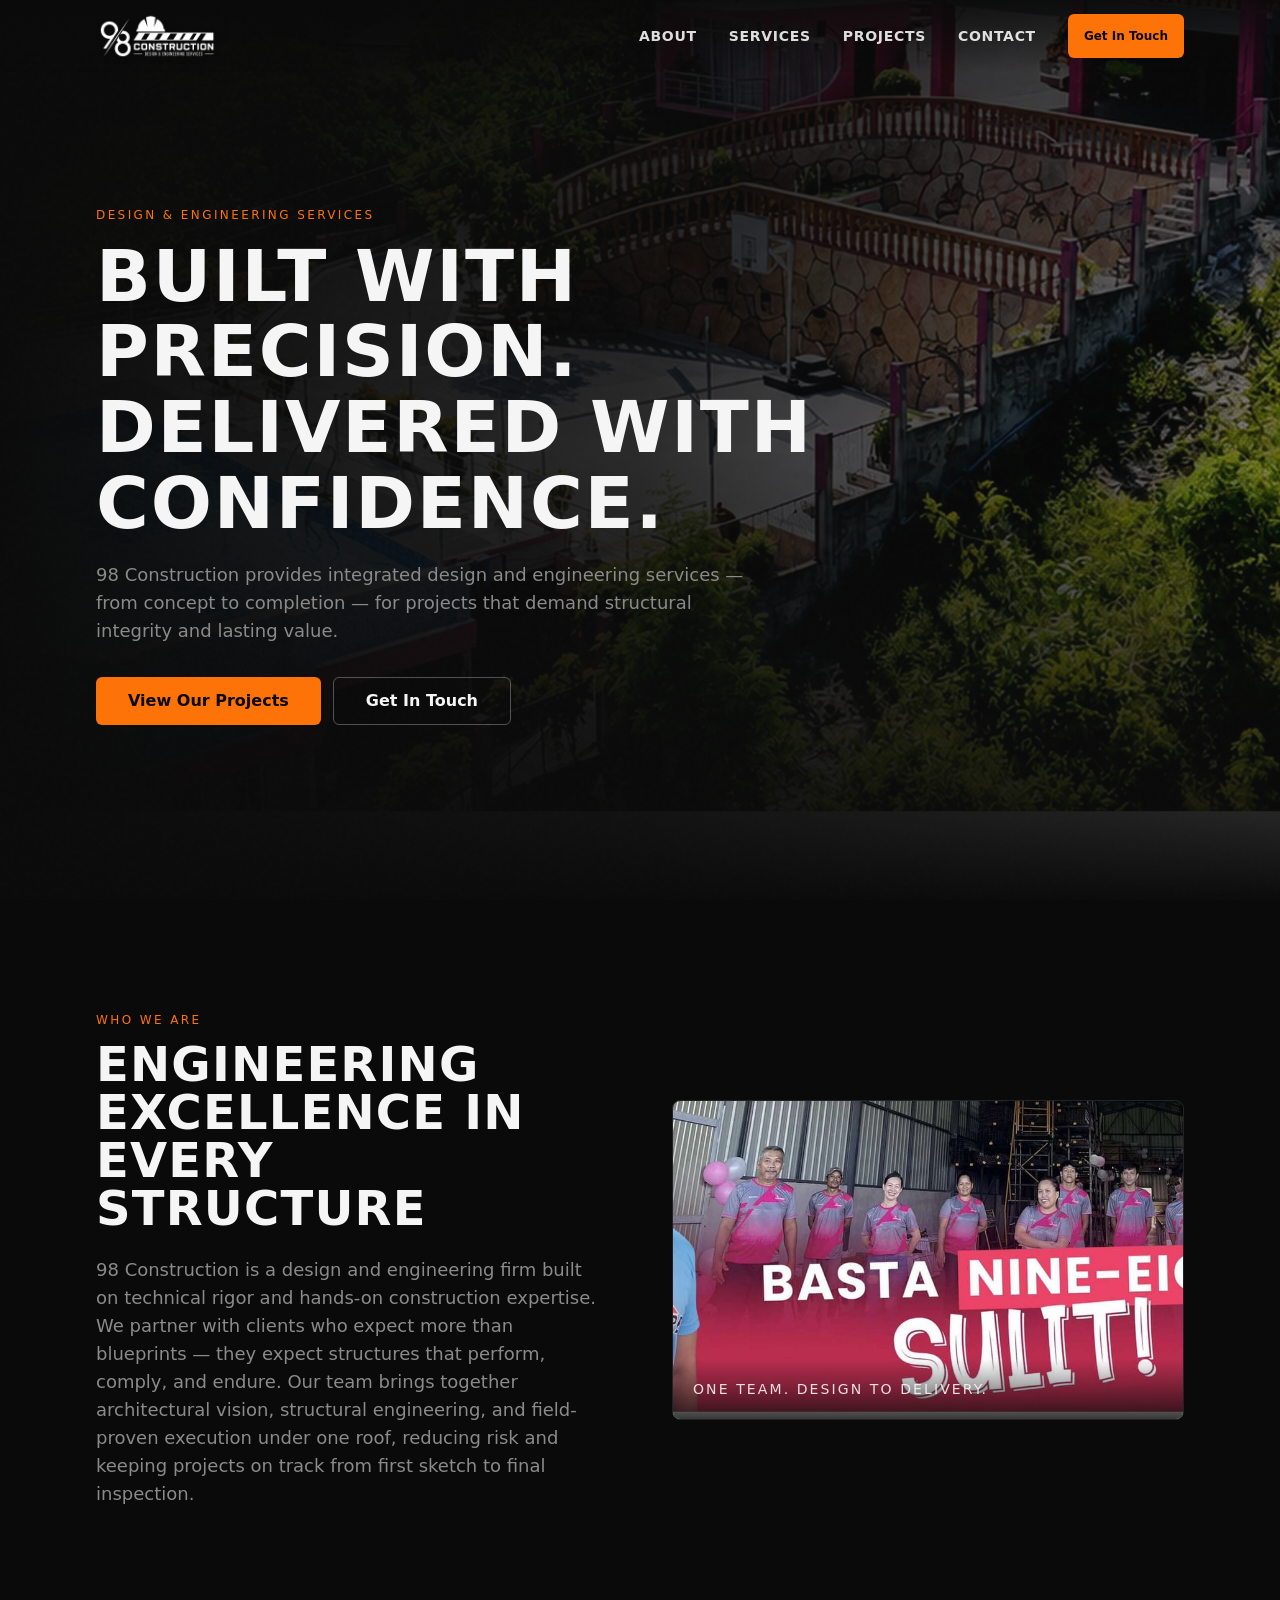
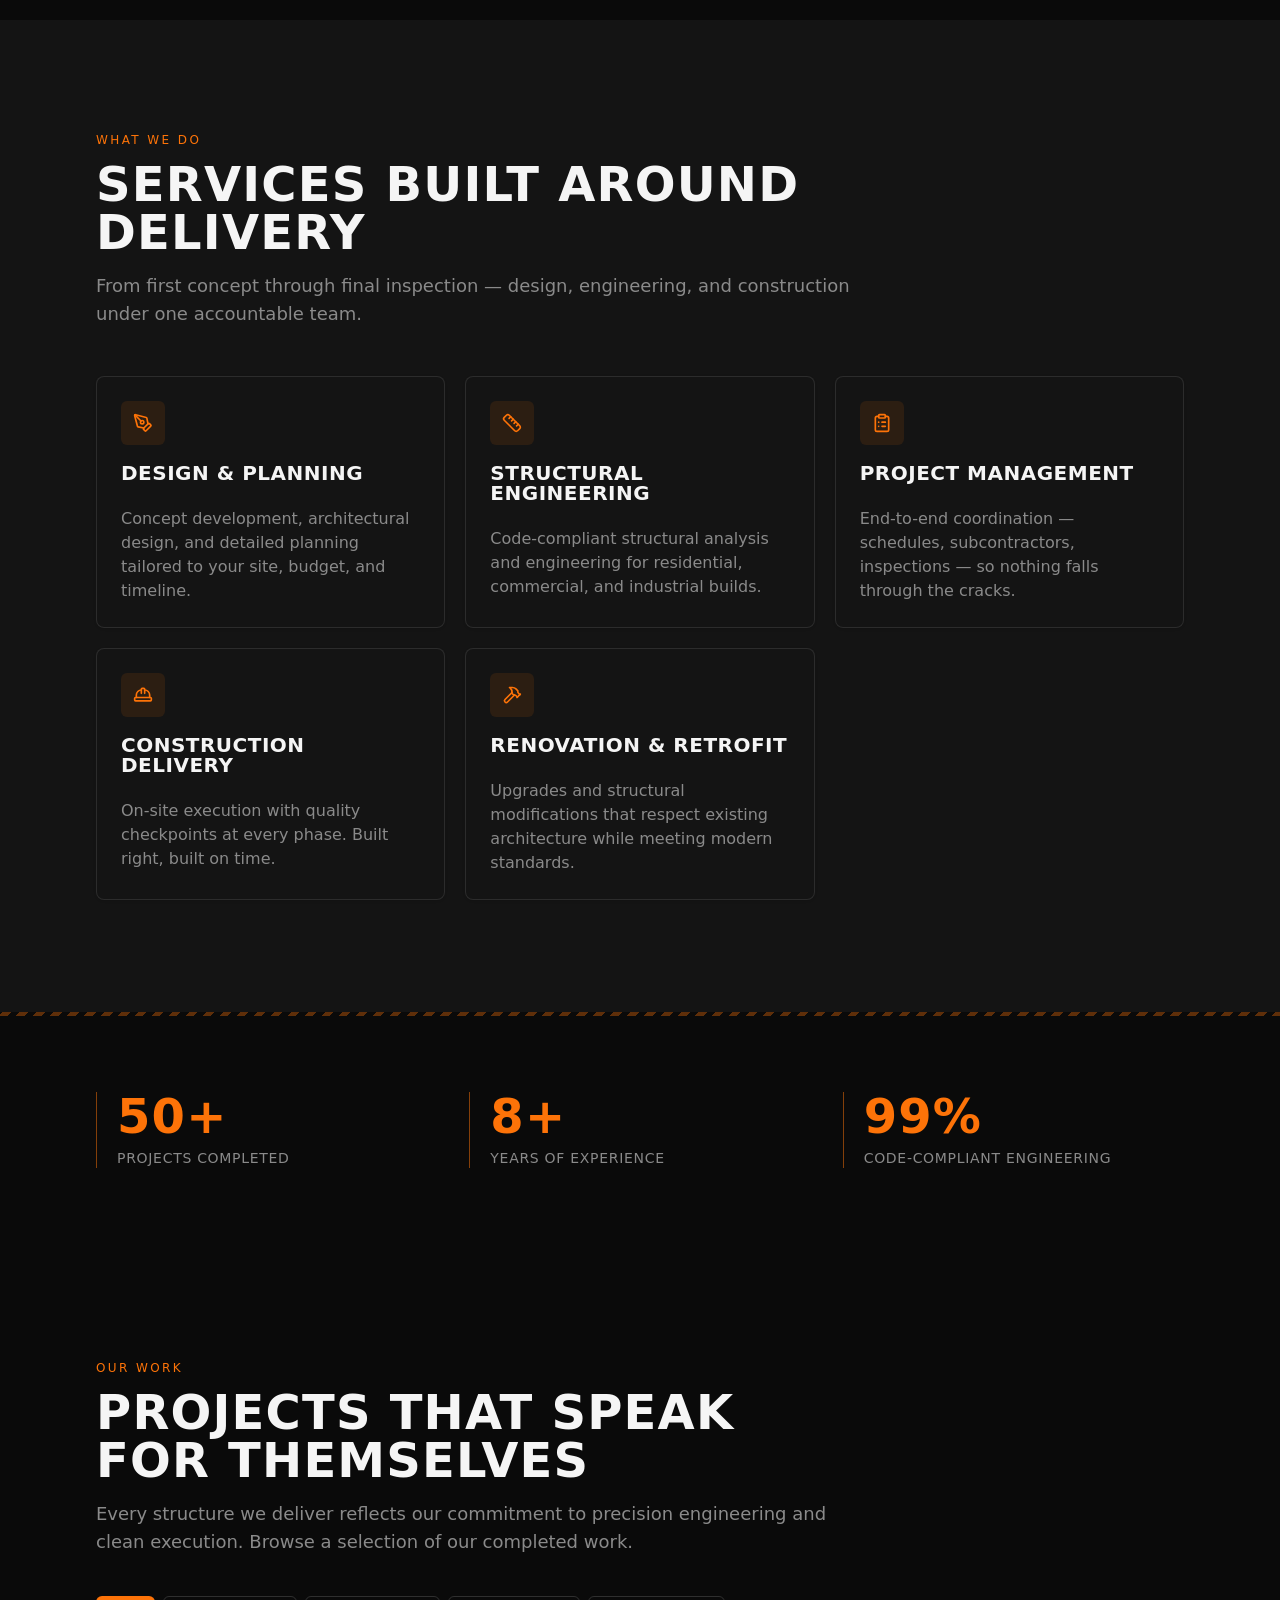
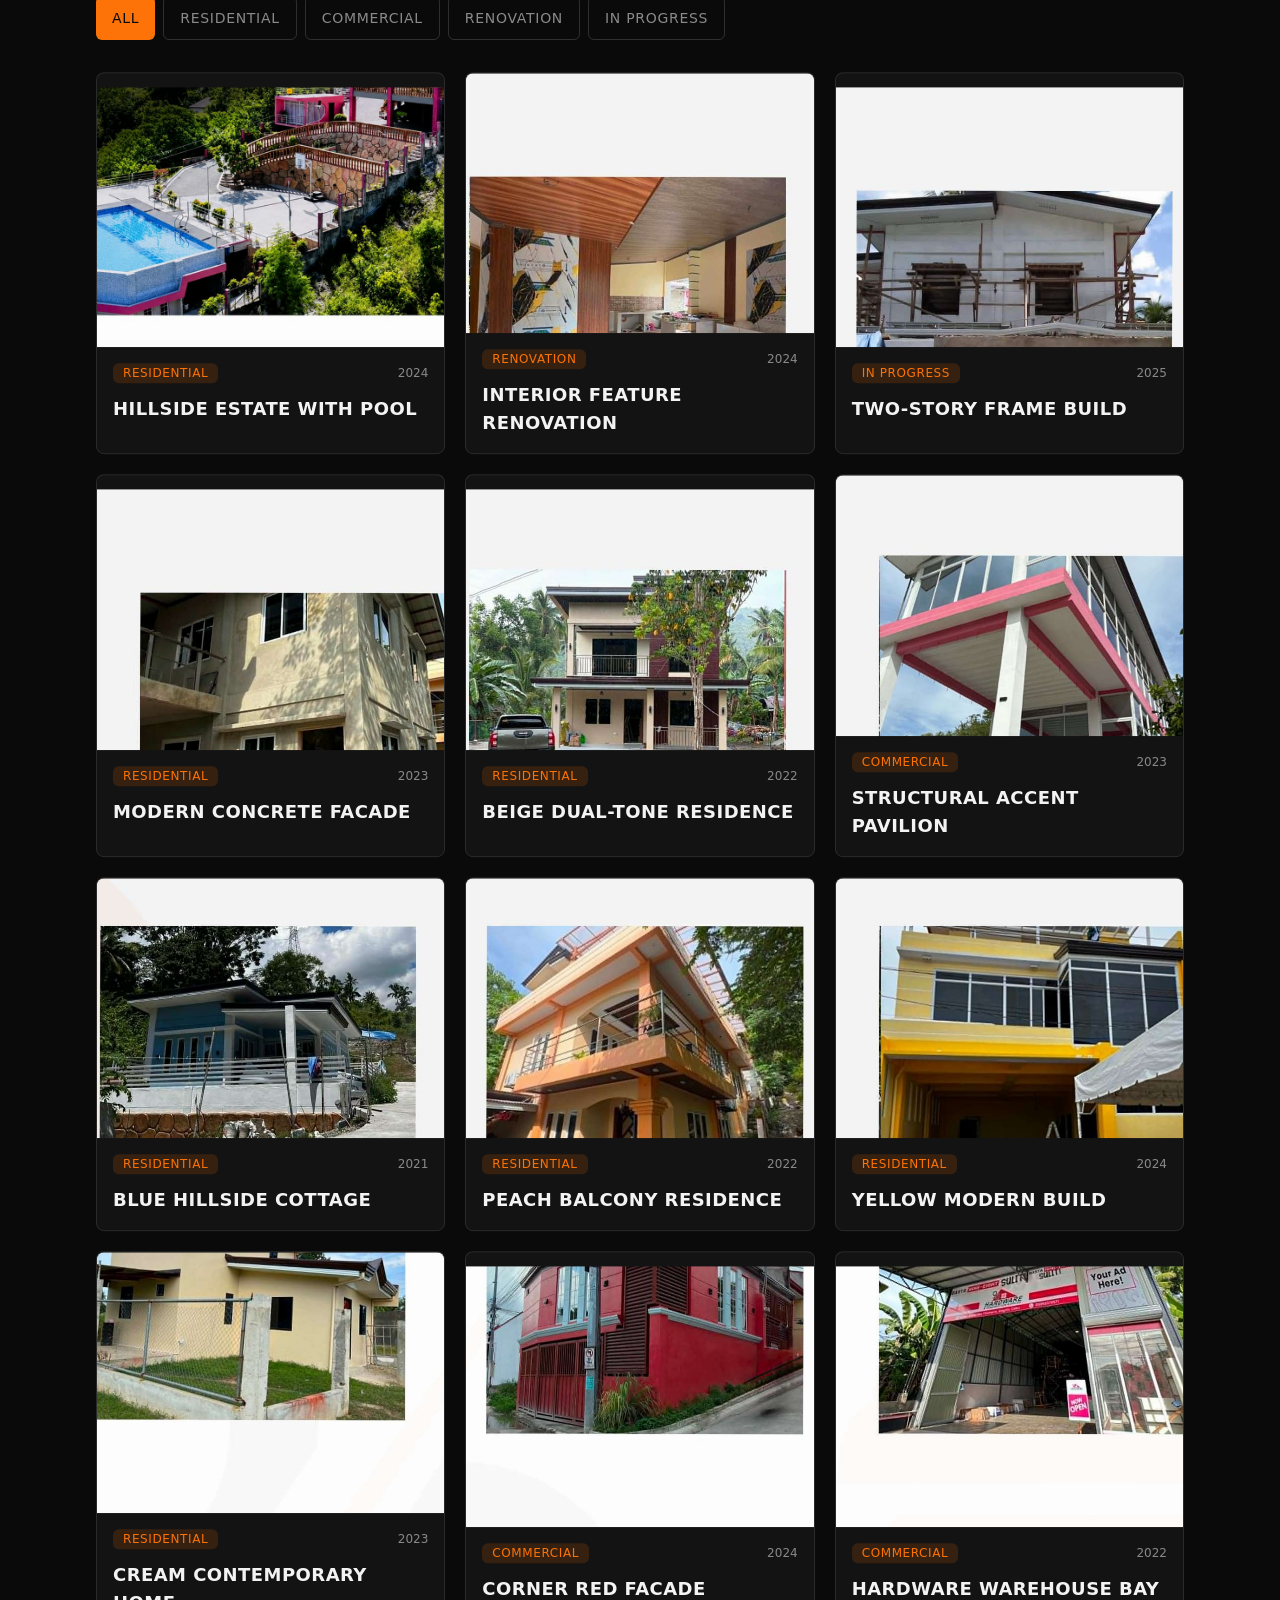
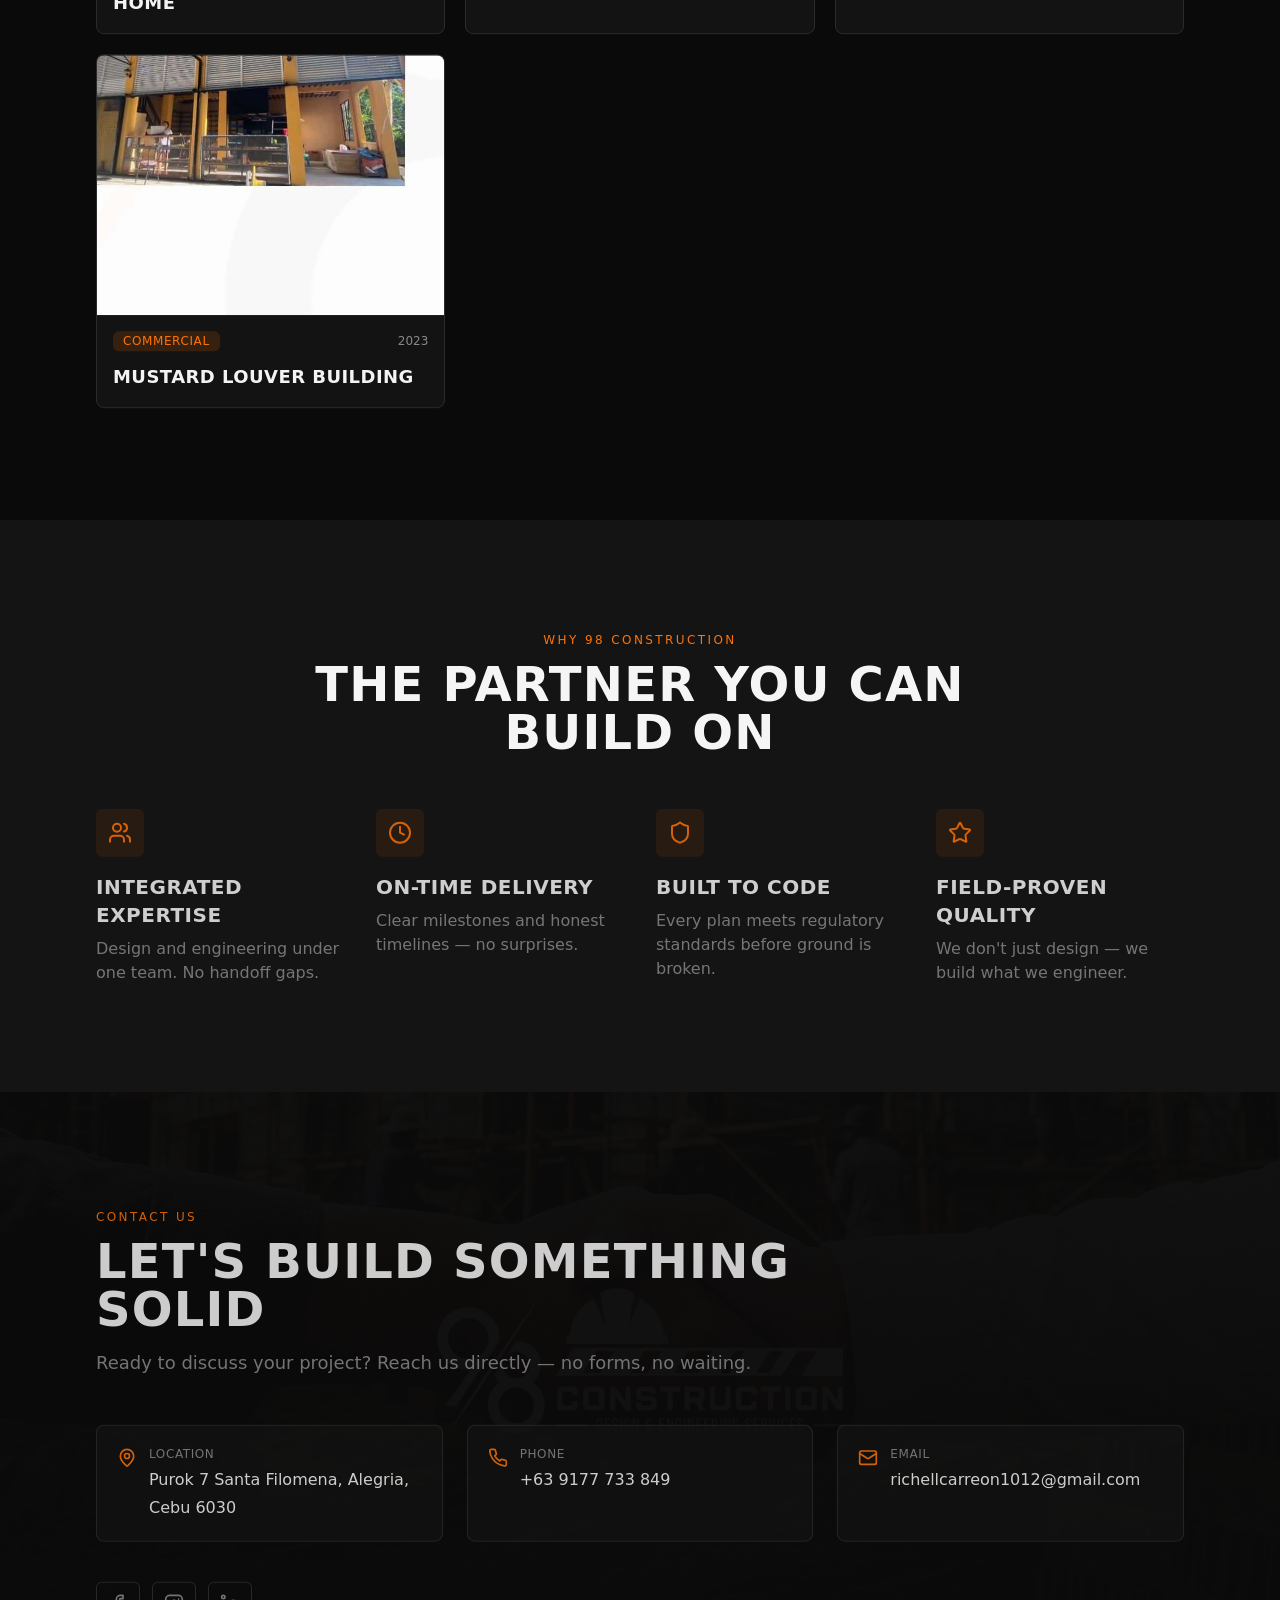
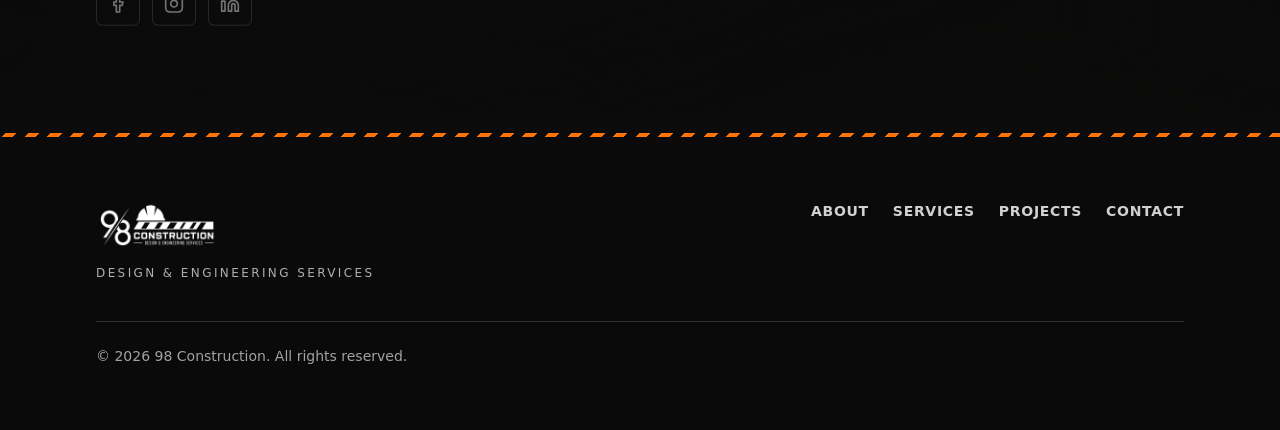
==== commit 722c03c8: "deploy: 2026-07-20T15:15:29Z" ====
--- a/index.html
+++ b/index.html
@@ -15,7 +15,7 @@
       rel="stylesheet"
     />
     <title>98 Construction | Design & Engineering Services</title>
-    <script type="module" crossorigin src="/assets/index-CQbE_eN3.js"></script>
+    <script type="module" crossorigin src="/assets/index-wX0IXfMb.js"></script>
     <link rel="stylesheet" crossorigin href="/assets/index-n-iF6WgP.css">
   </head>
   <body>
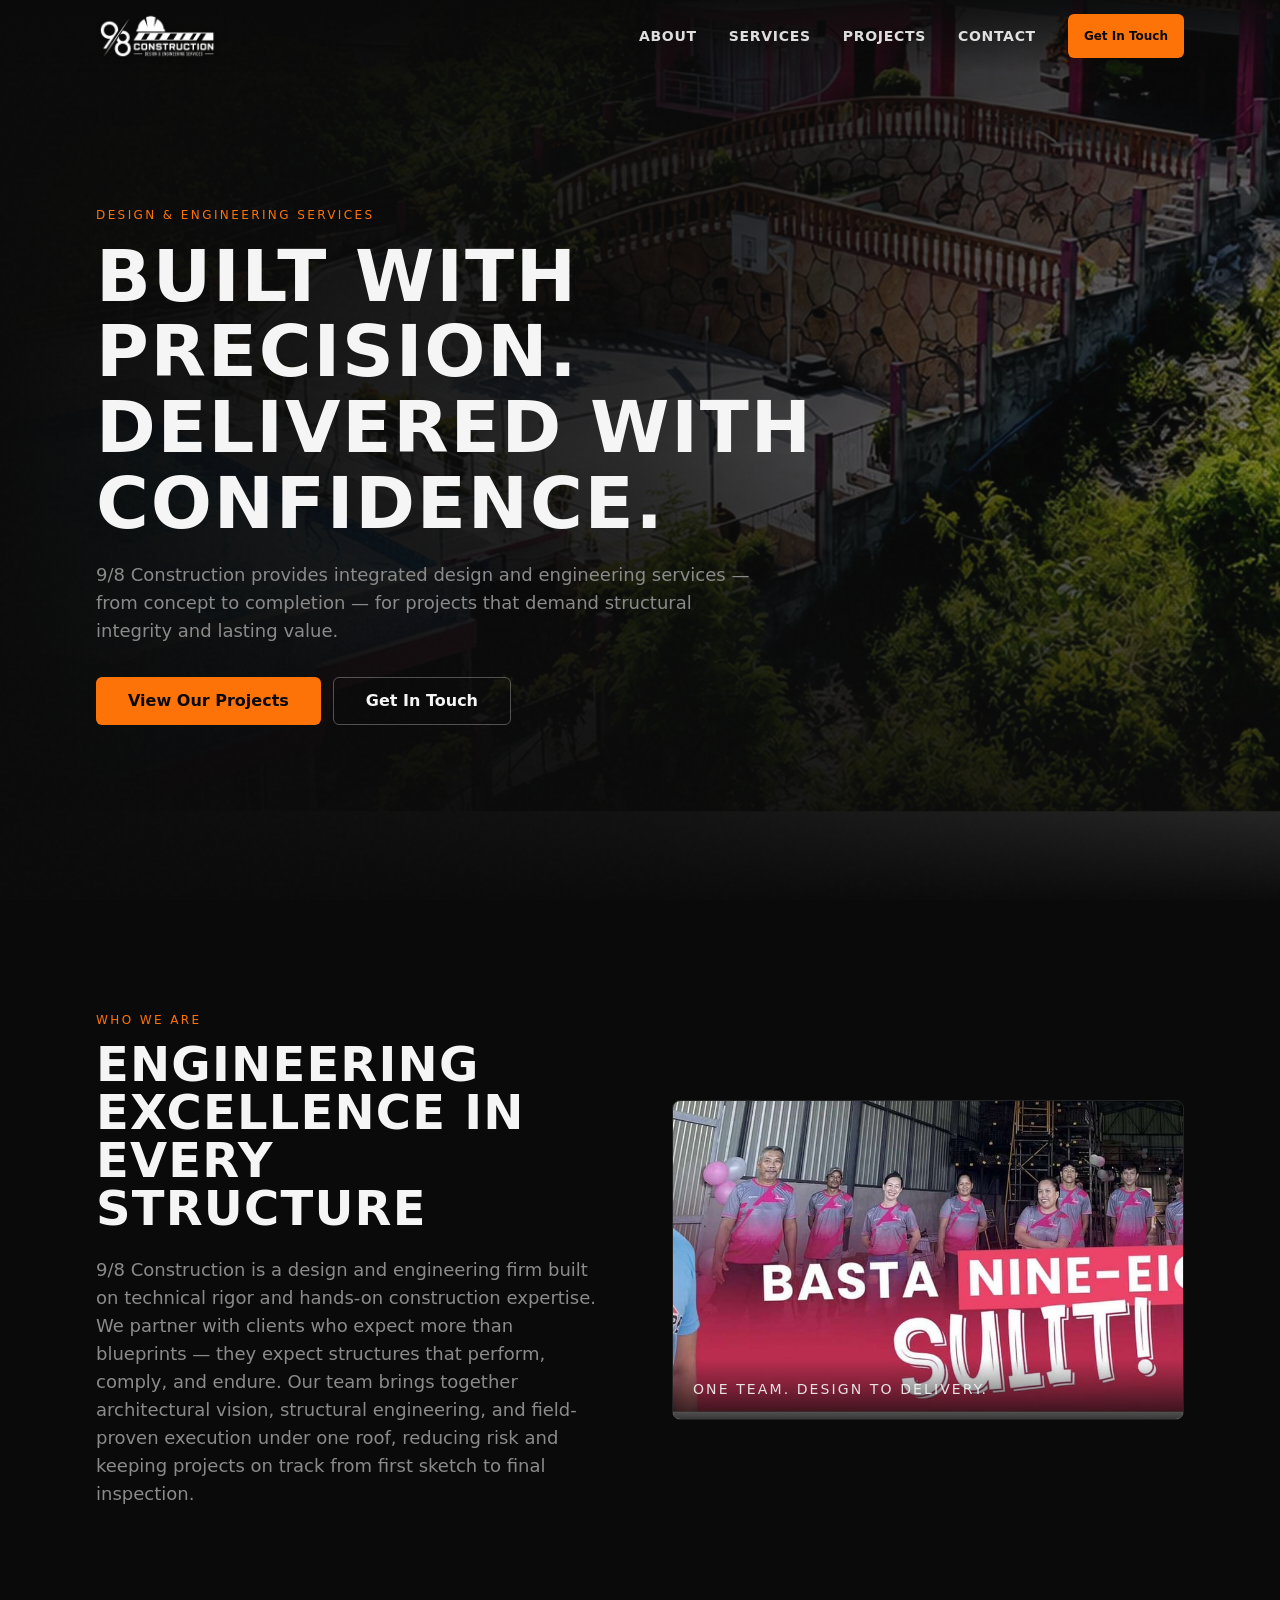
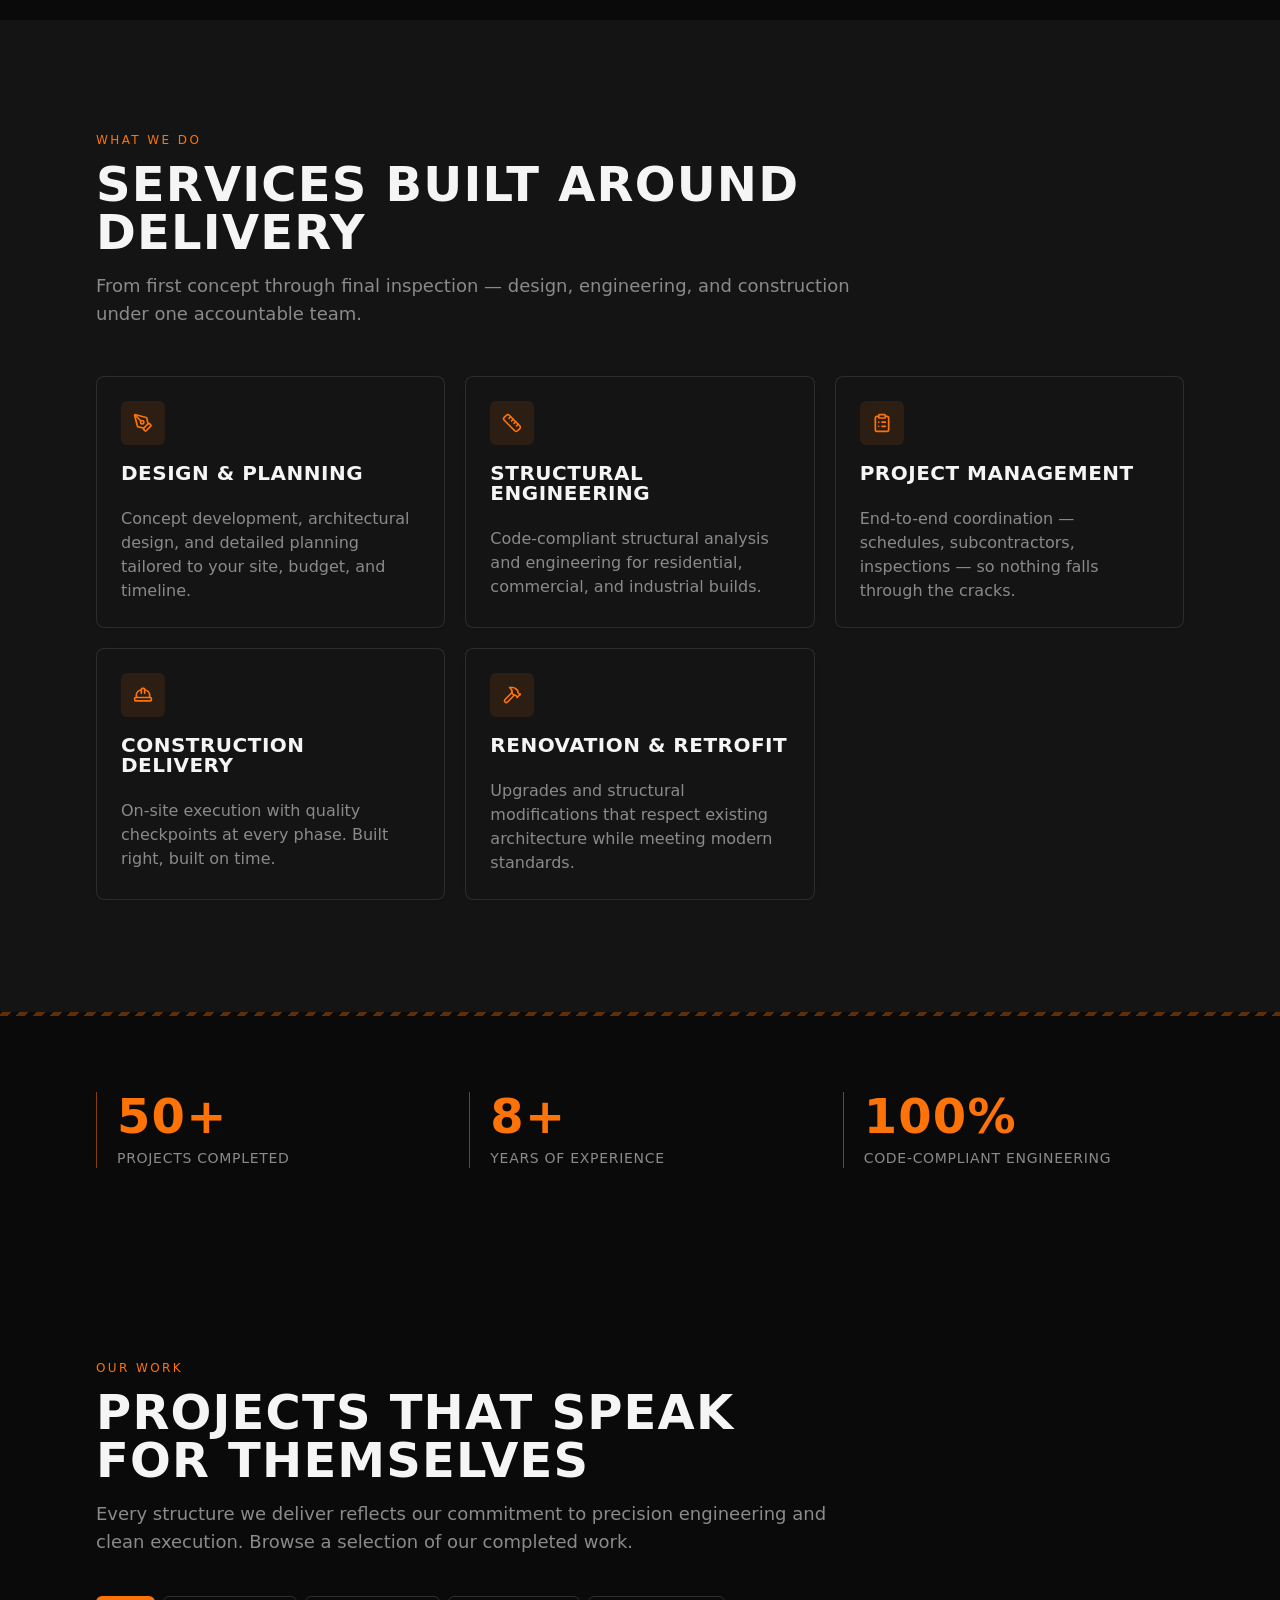
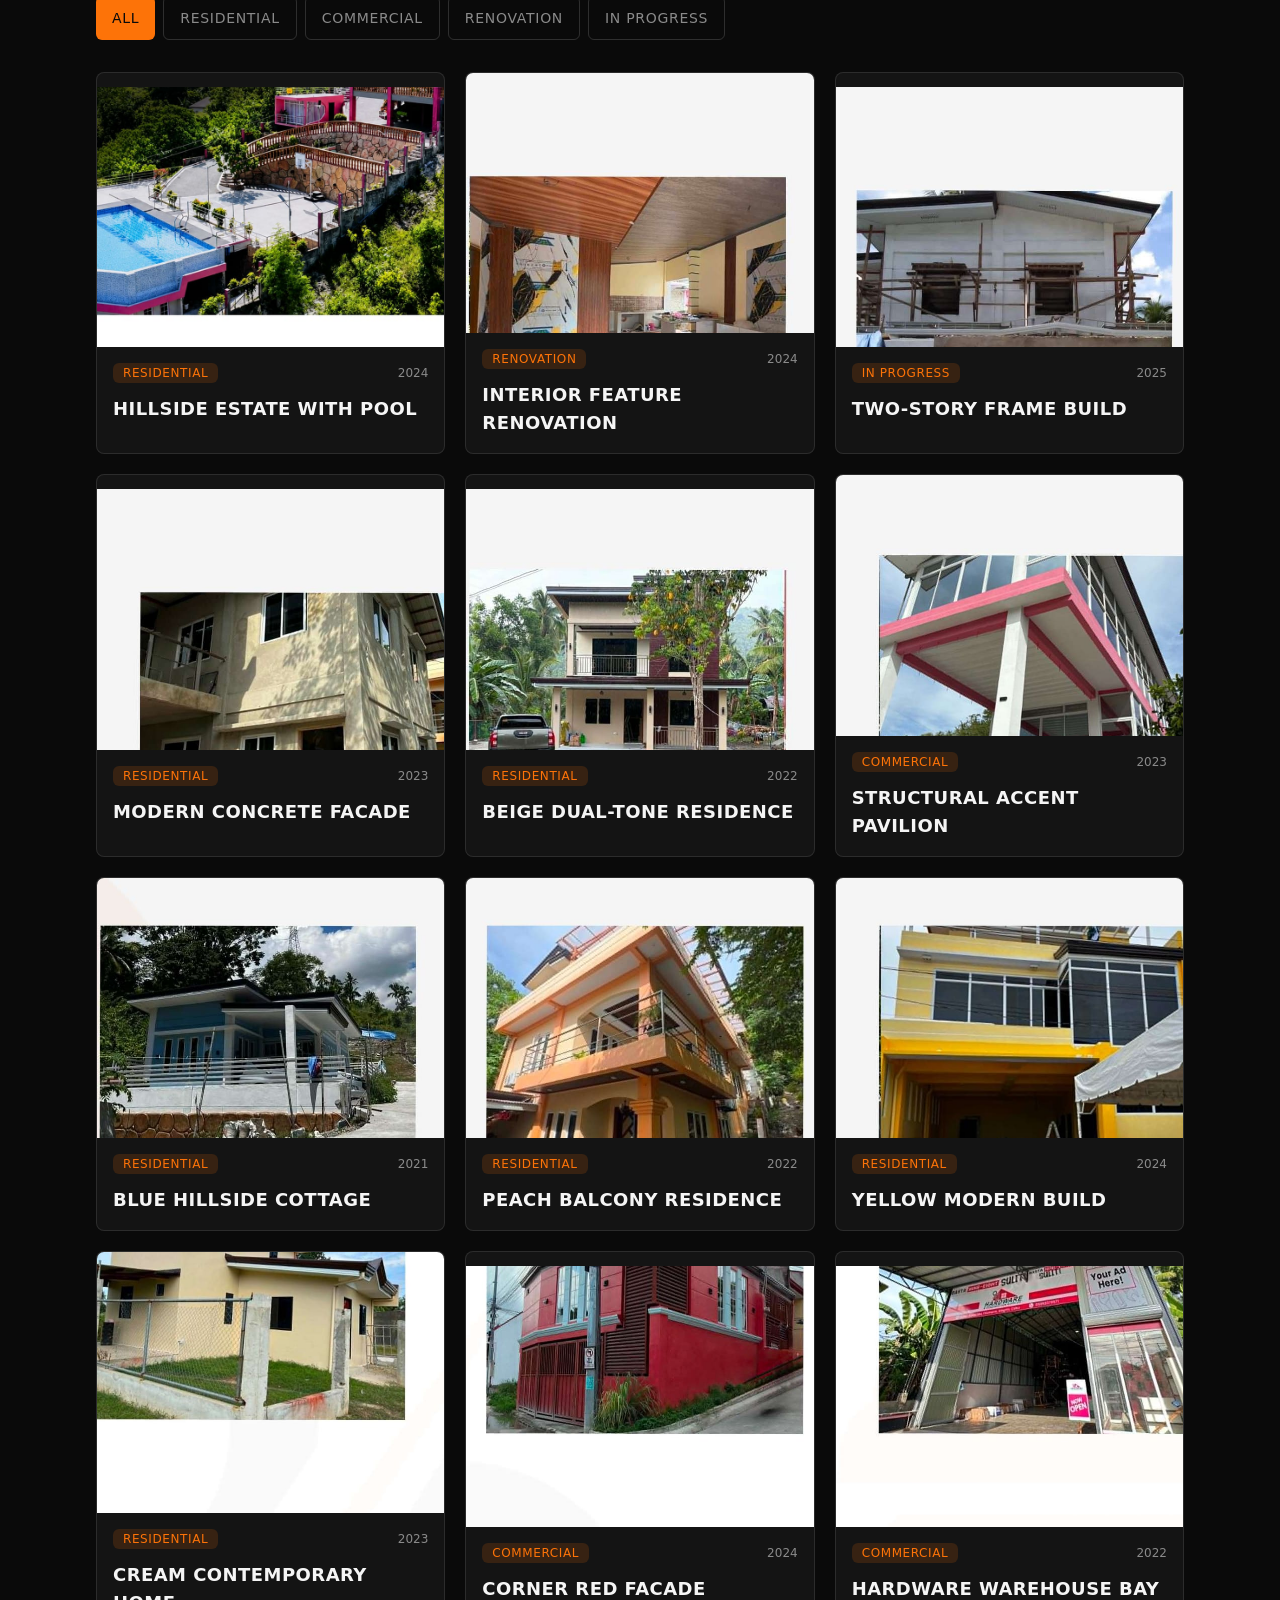
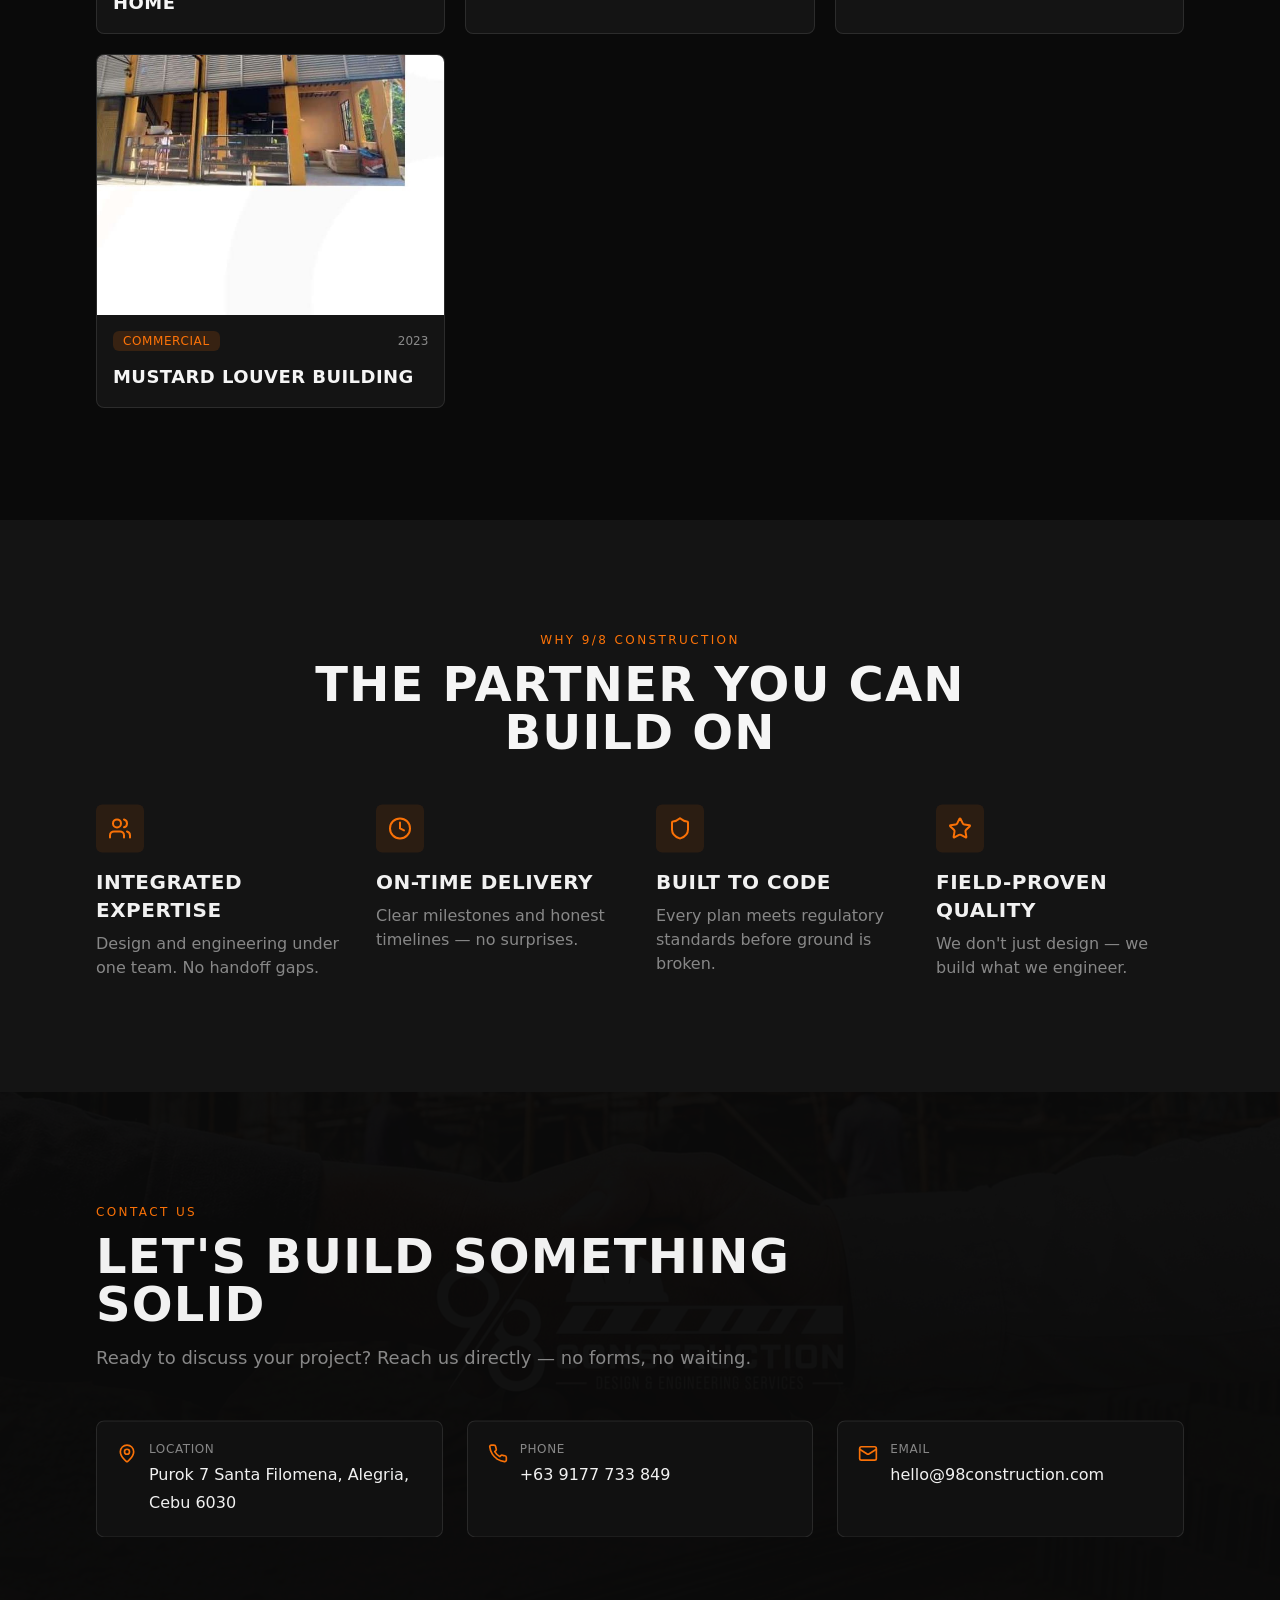
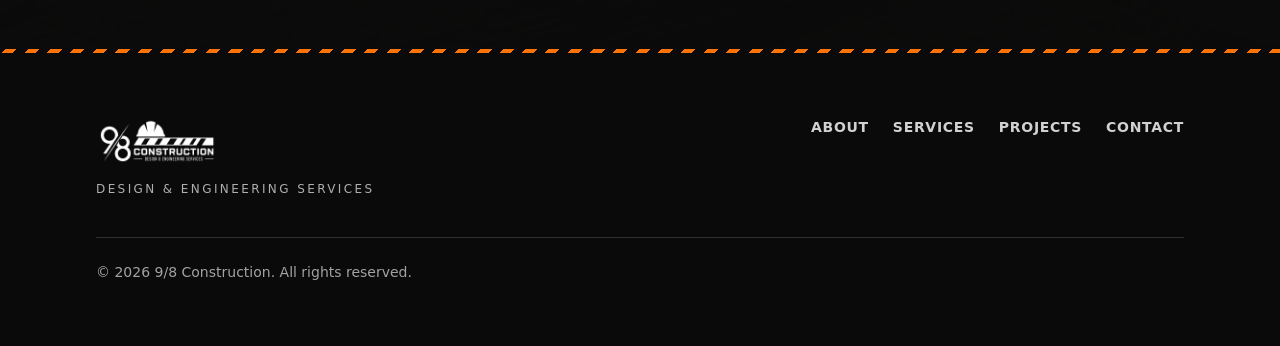
==== commit d3b1dccc: "deploy: 2026-07-25T07:57:22Z" ====
--- a/index.html
+++ b/index.html
@@ -6,7 +6,7 @@
     <meta name="viewport" content="width=device-width, initial-scale=1.0" />
     <meta
       name="description"
-      content="98 Construction — Design & Engineering Services. Integrated design, engineering, and construction delivery."
+      content="9/8 Construction — Design & Engineering Services. Integrated design, engineering, and construction delivery."
     />
     <link rel="preconnect" href="https://fonts.googleapis.com" />
     <link rel="preconnect" href="https://fonts.gstatic.com" crossorigin />
@@ -14,8 +14,8 @@
       href="https://fonts.googleapis.com/css2?family=Barlow+Condensed:wght@500;600;700&family=Inter:wght@400;500;600&display=swap"
       rel="stylesheet"
     />
-    <title>98 Construction | Design & Engineering Services</title>
-    <script type="module" crossorigin src="/assets/index-wX0IXfMb.js"></script>
+    <title>9/8 Construction | Design & Engineering Services</title>
+    <script type="module" crossorigin src="/assets/index-Ca72M6d7.js"></script>
     <link rel="stylesheet" crossorigin href="/assets/index-n-iF6WgP.css">
   </head>
   <body>
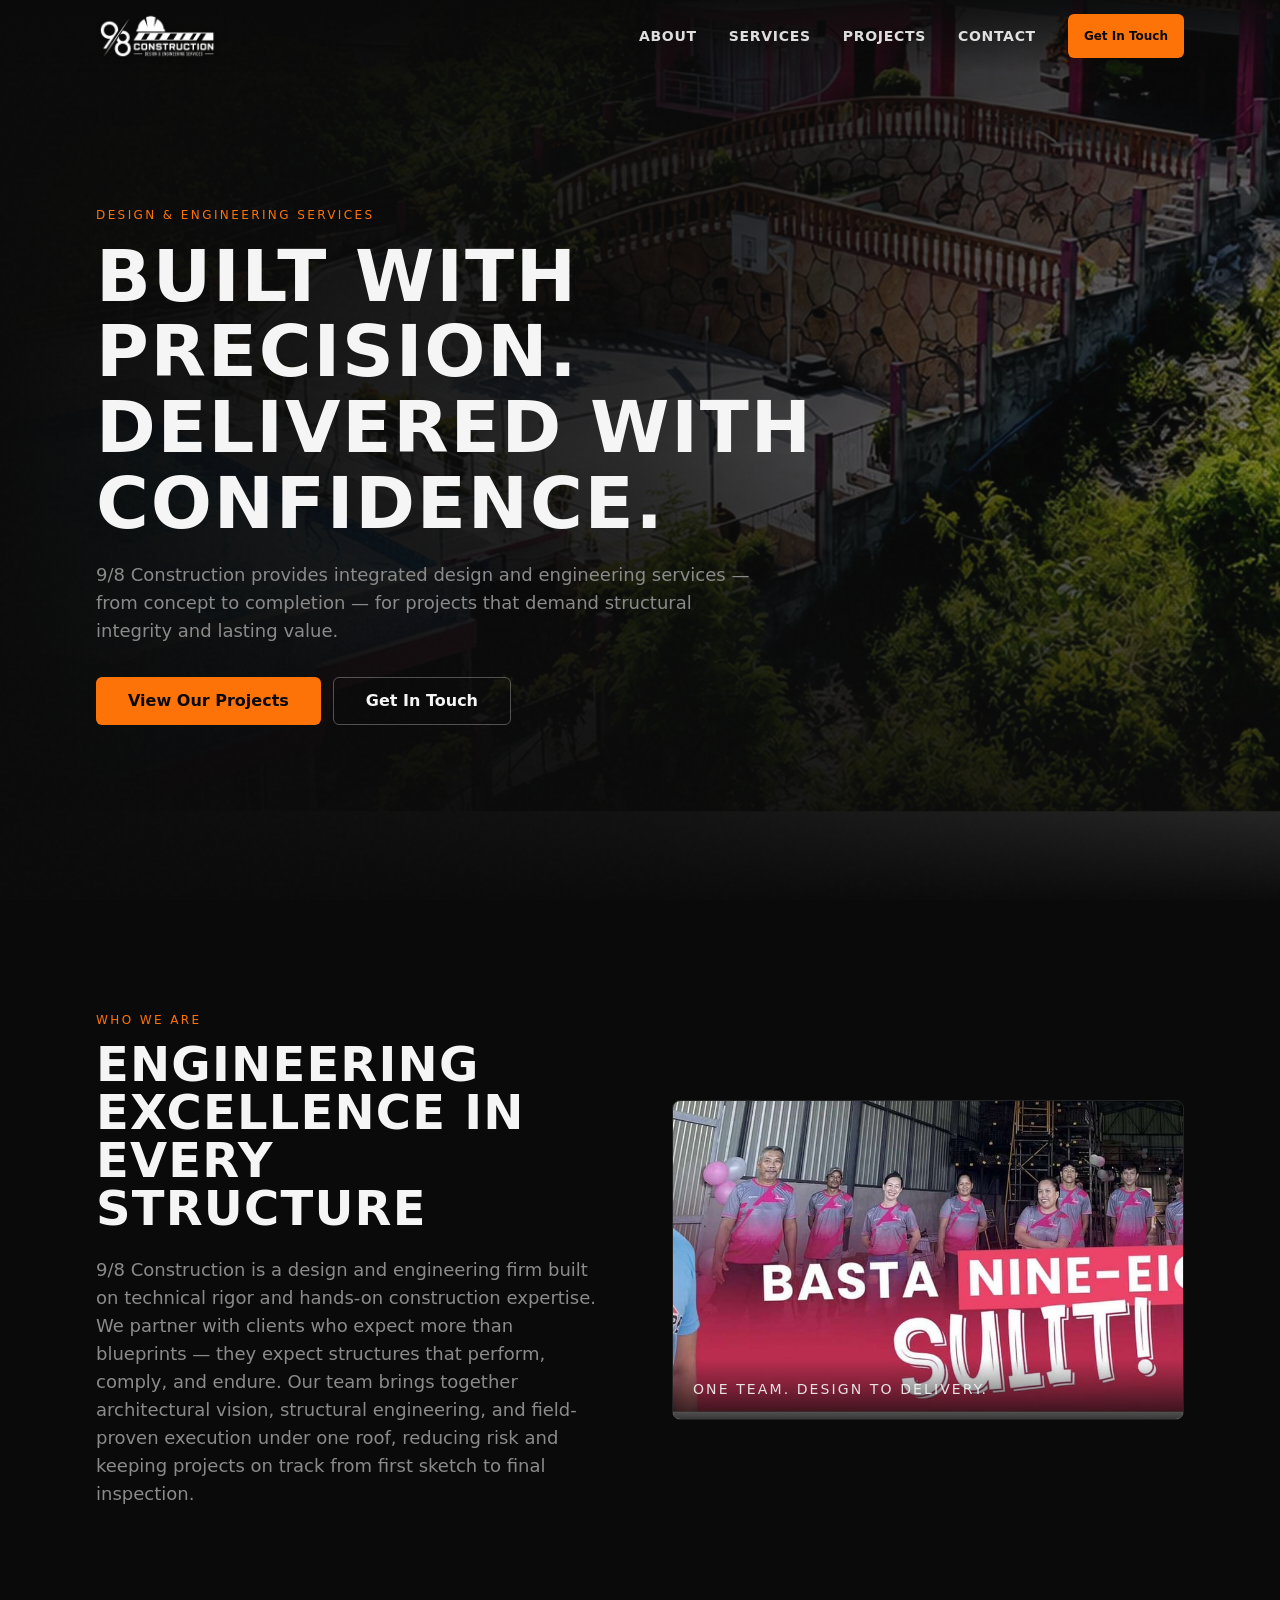
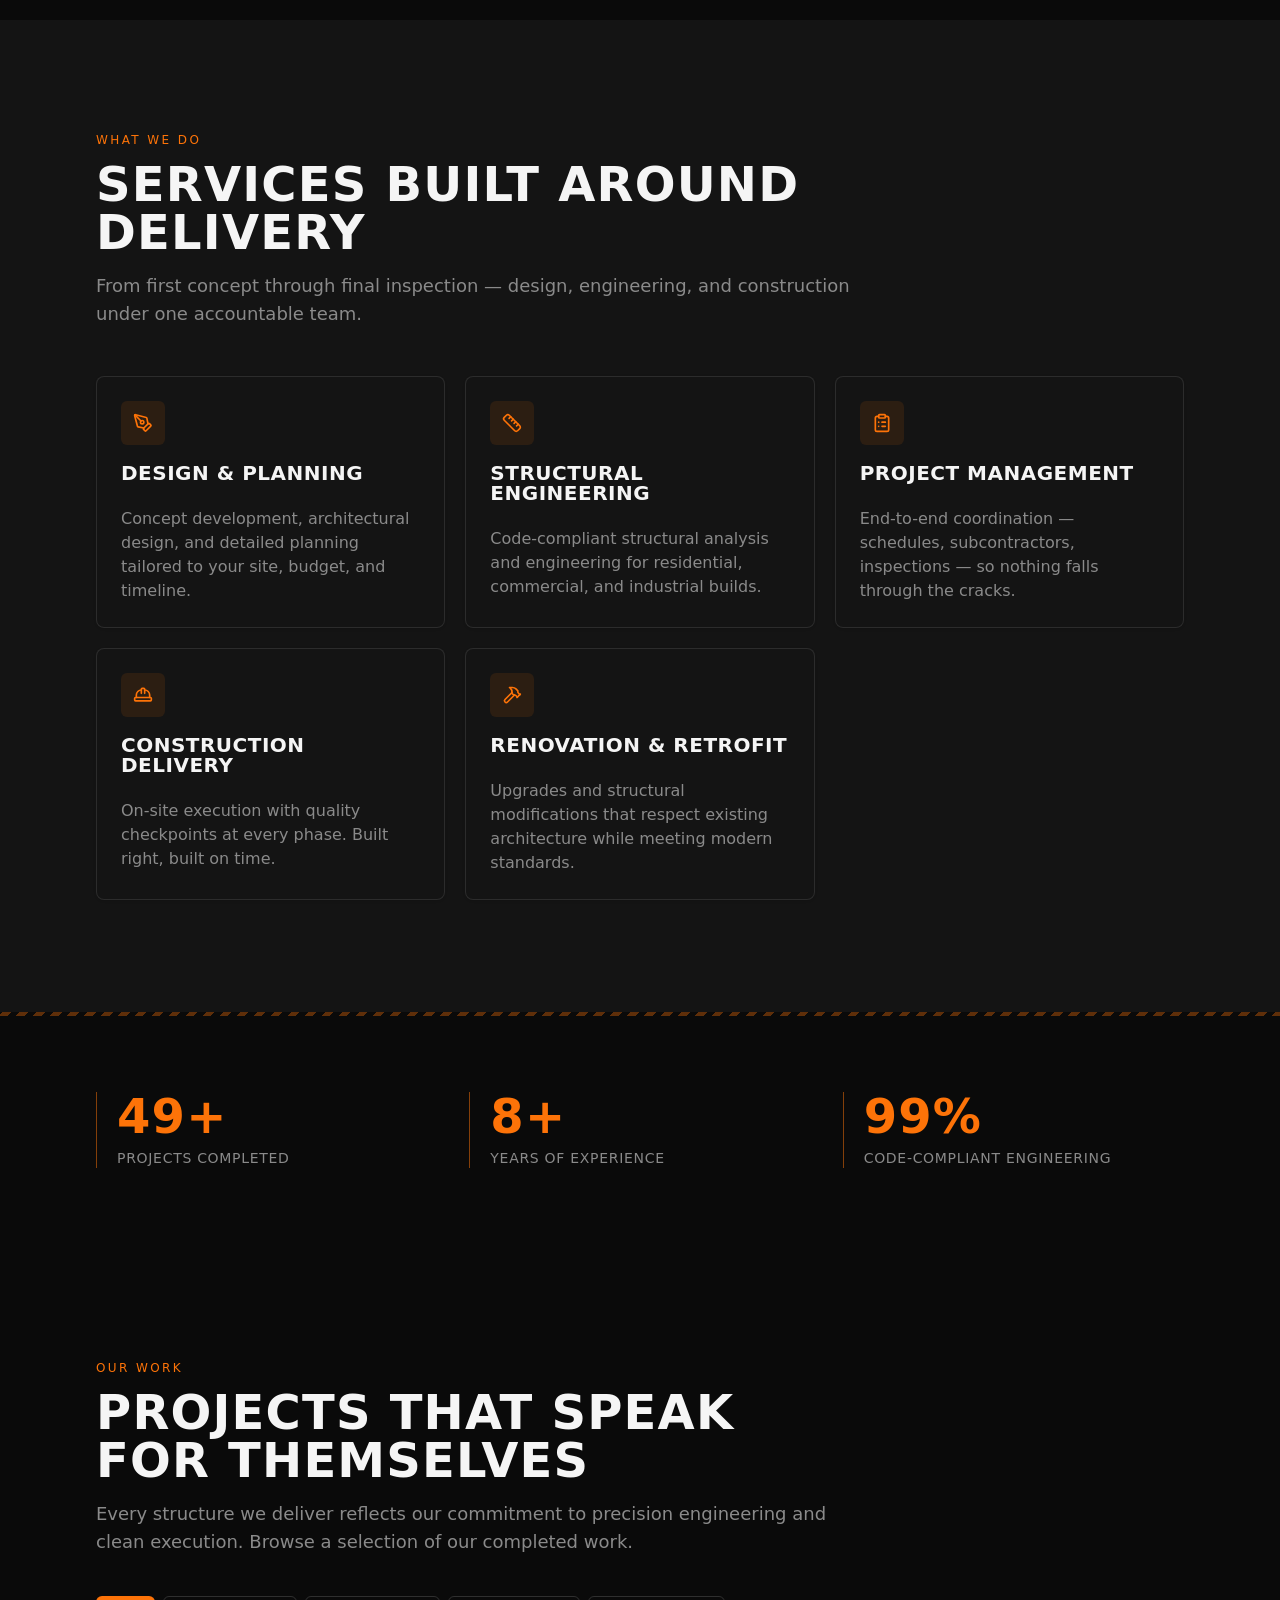
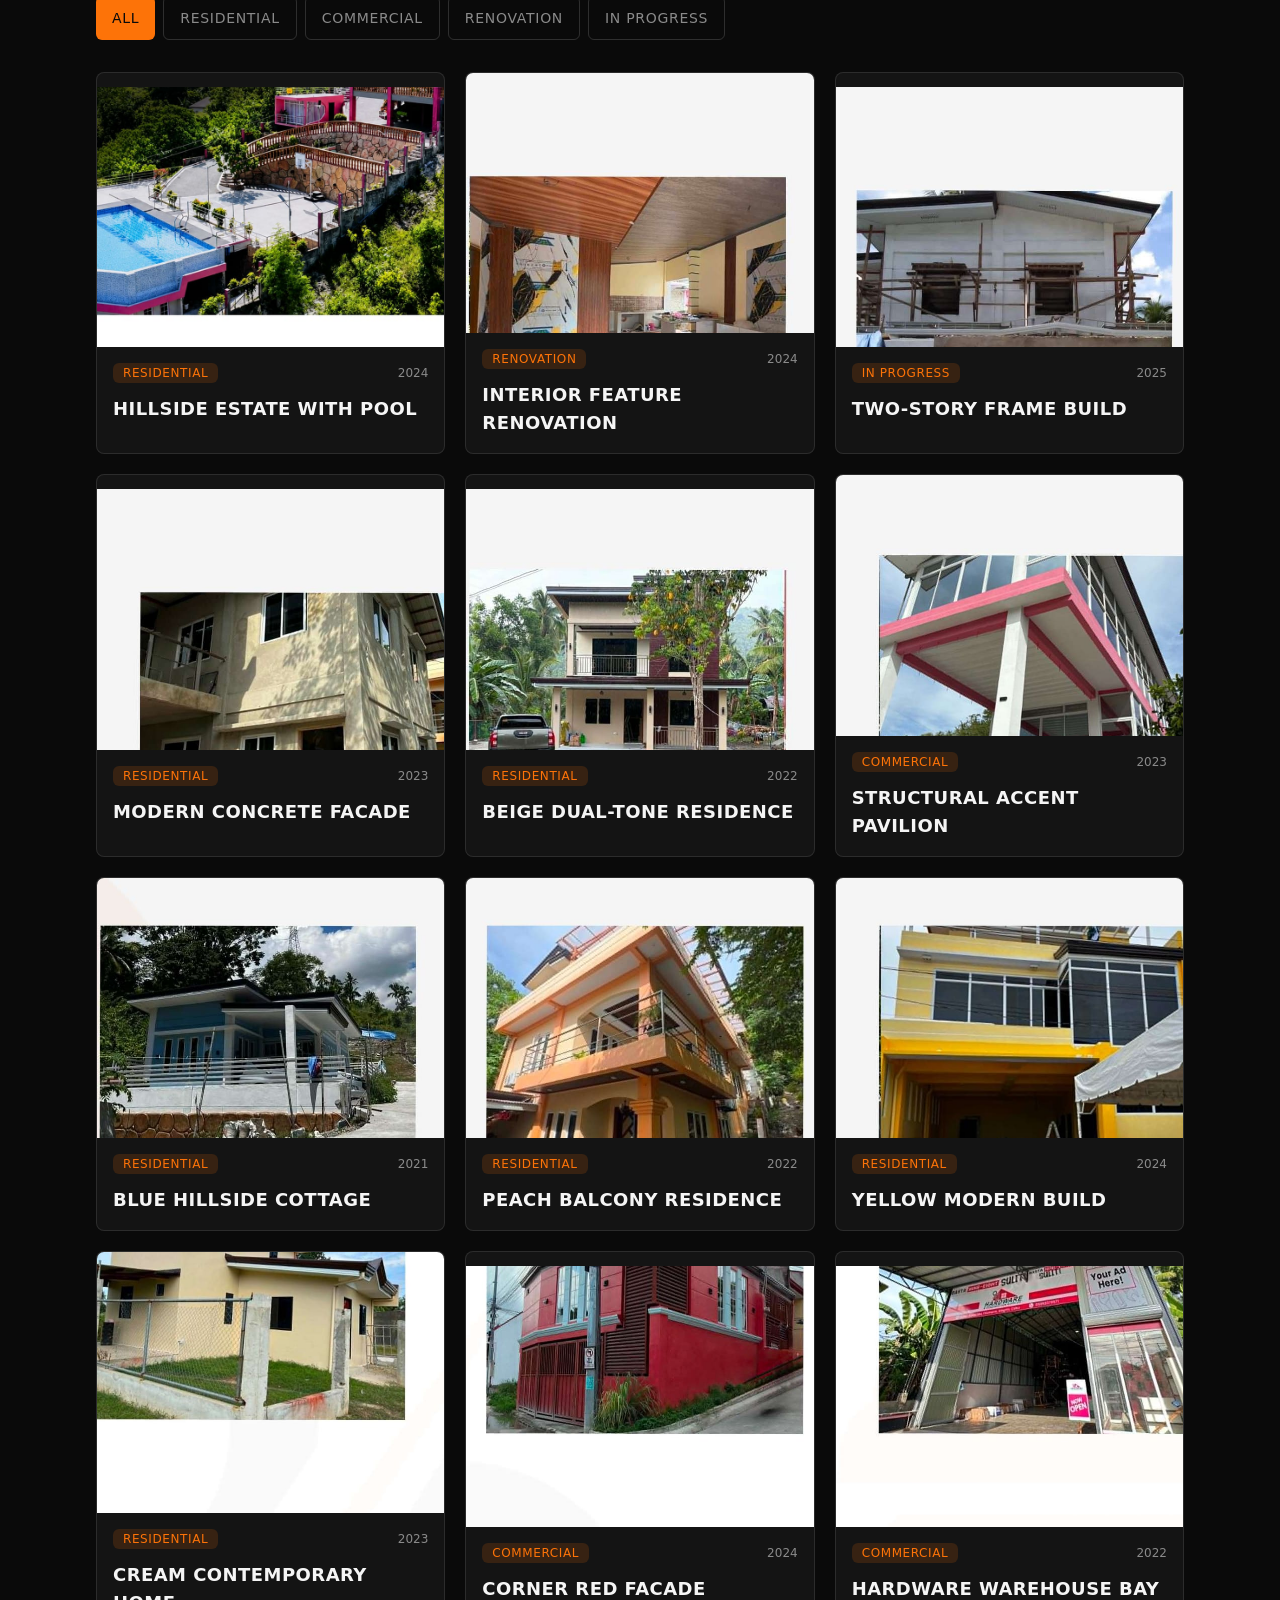
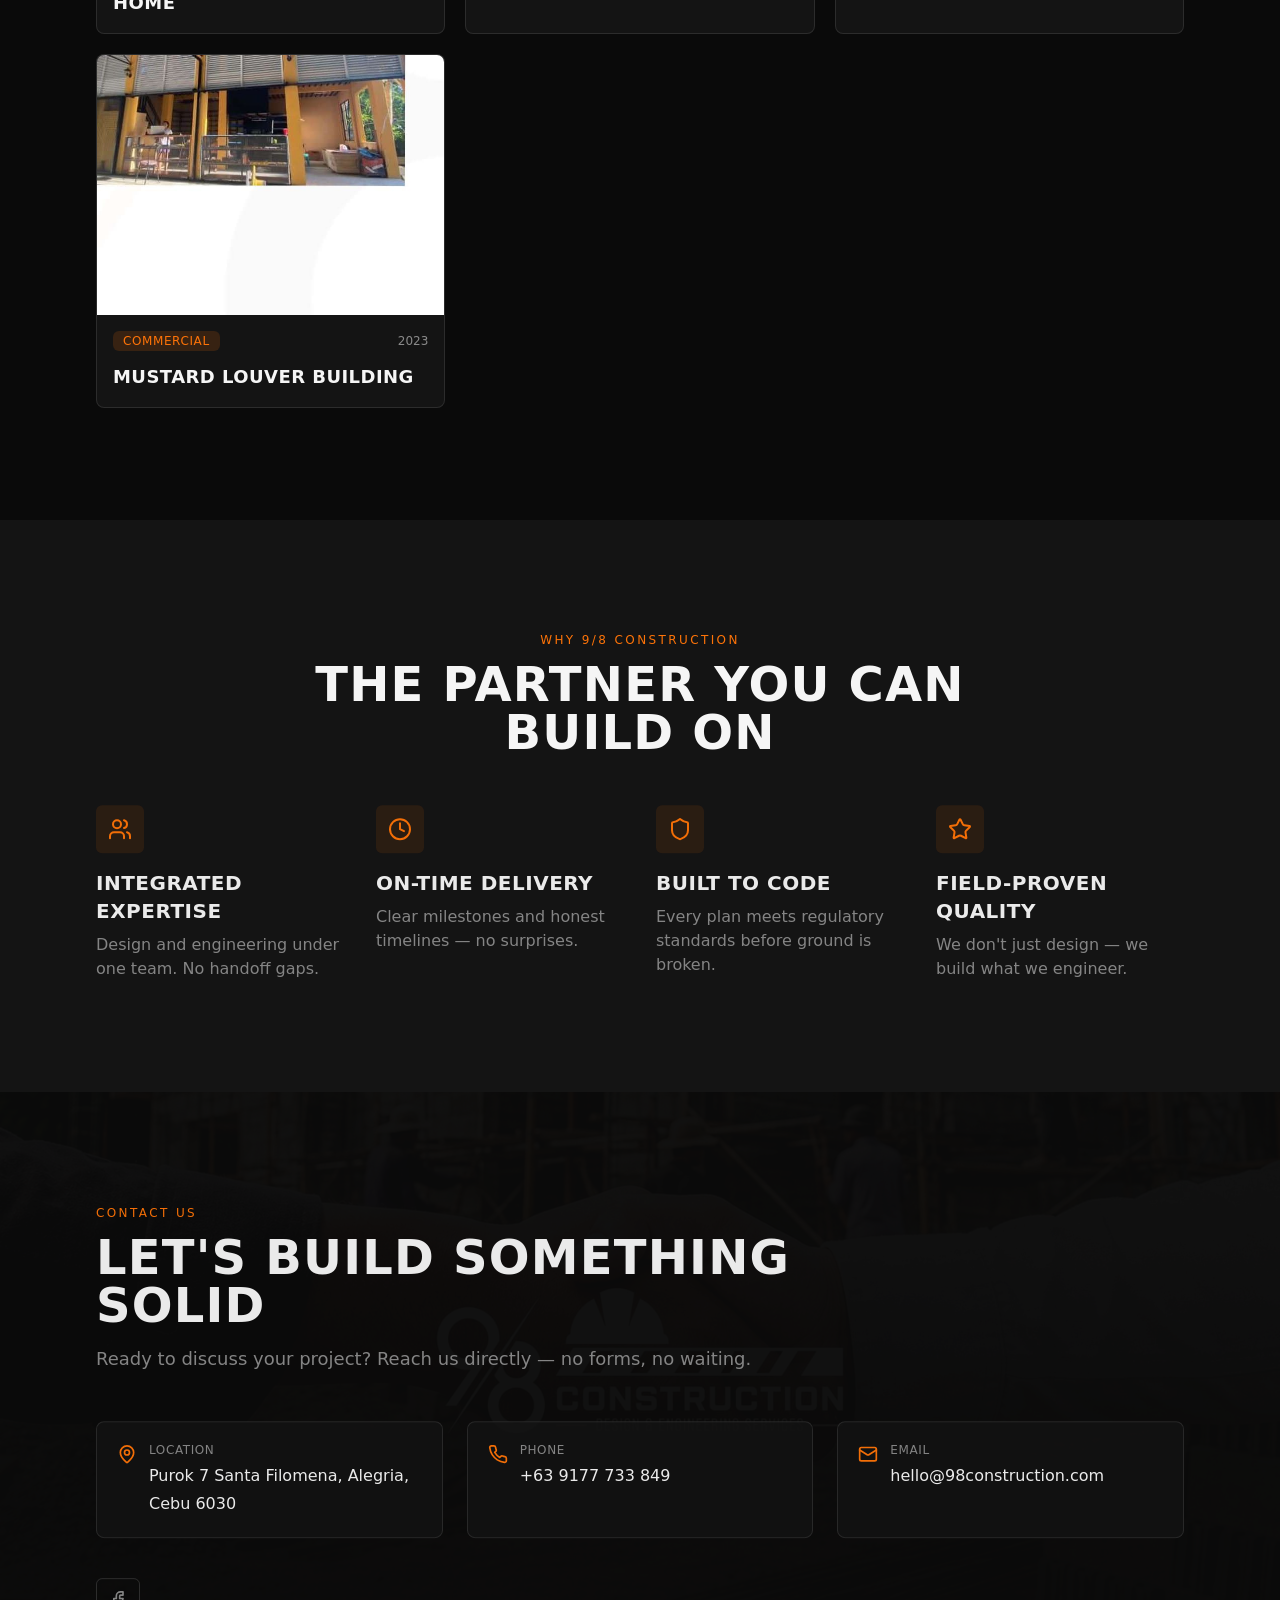
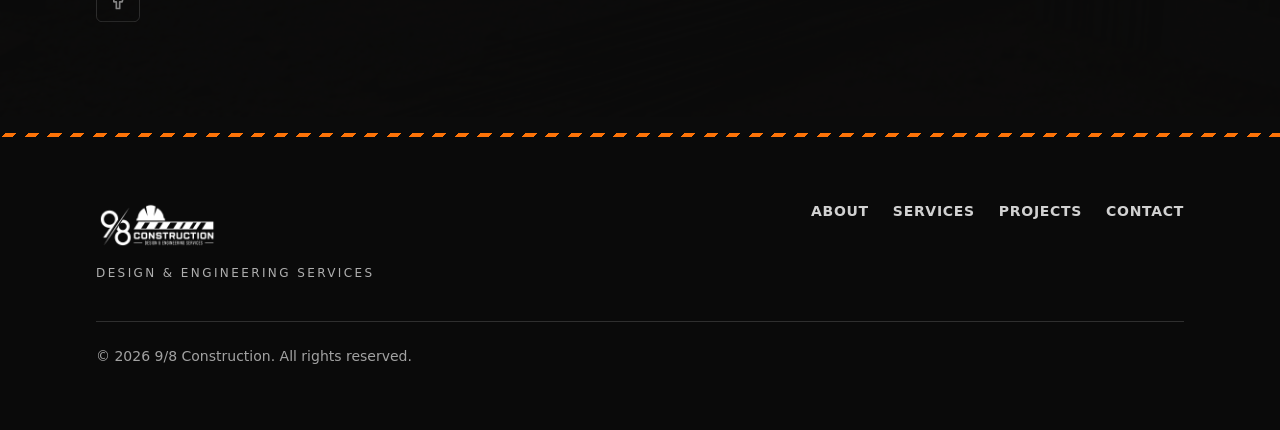
==== commit 58e400f1: "deploy: 2026-07-25T09:15:25Z" ====
--- a/index.html
+++ b/index.html
@@ -15,7 +15,7 @@
       rel="stylesheet"
     />
     <title>9/8 Construction | Design & Engineering Services</title>
-    <script type="module" crossorigin src="/assets/index-Ca72M6d7.js"></script>
+    <script type="module" crossorigin src="/assets/index-BxuAZHzY.js"></script>
     <link rel="stylesheet" crossorigin href="/assets/index-n-iF6WgP.css">
   </head>
   <body>
